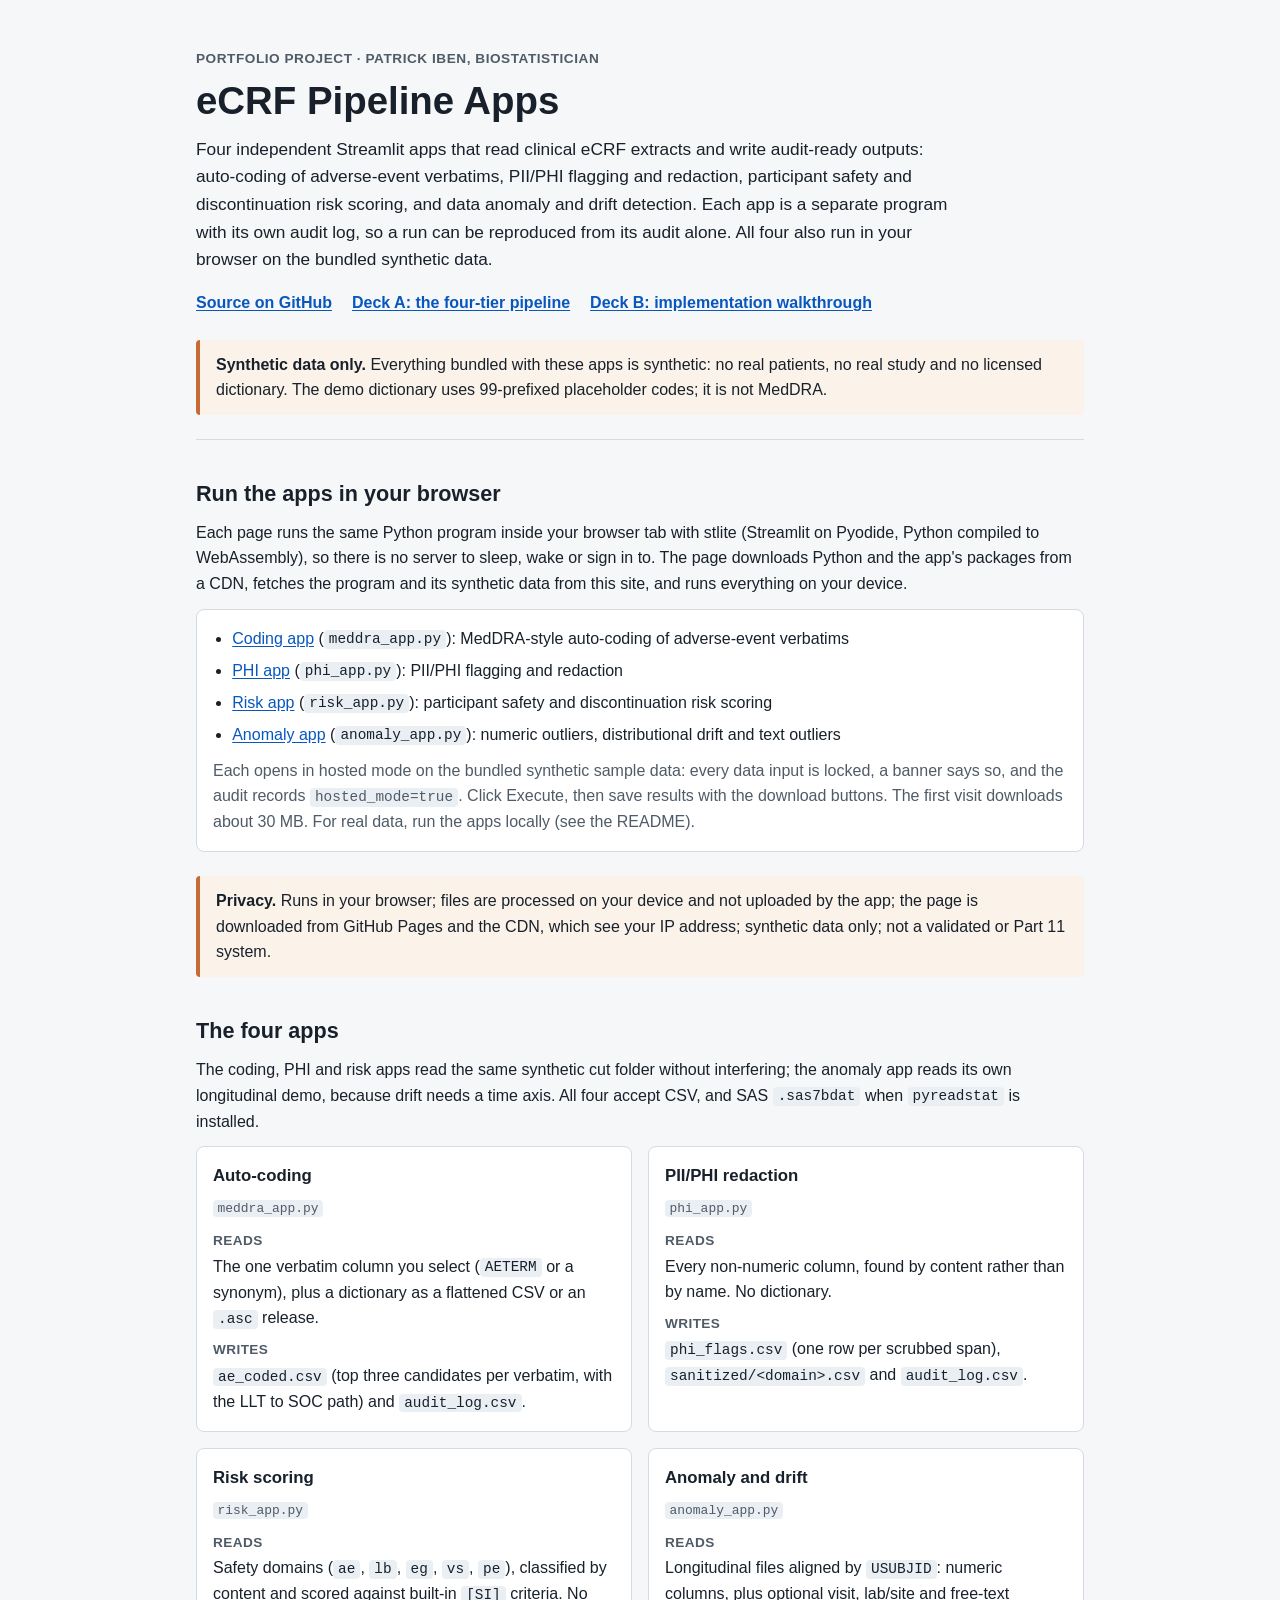
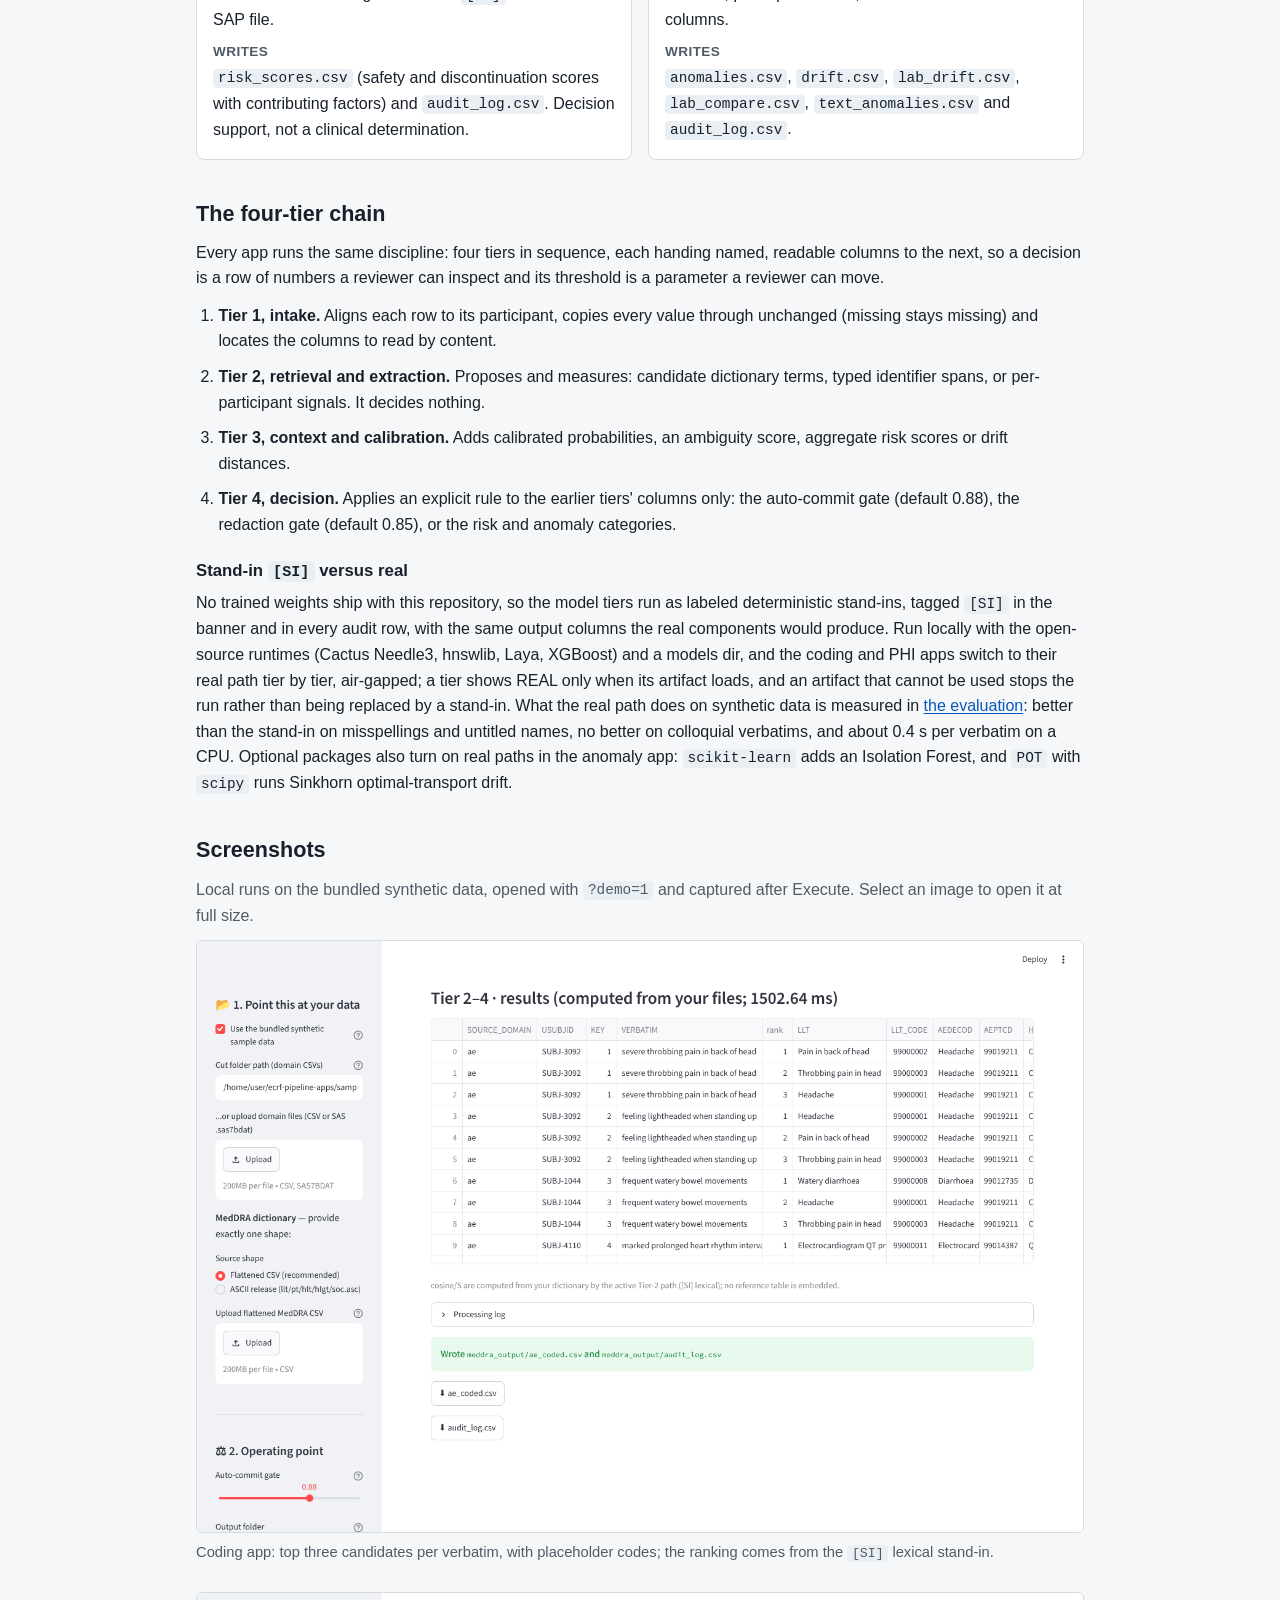
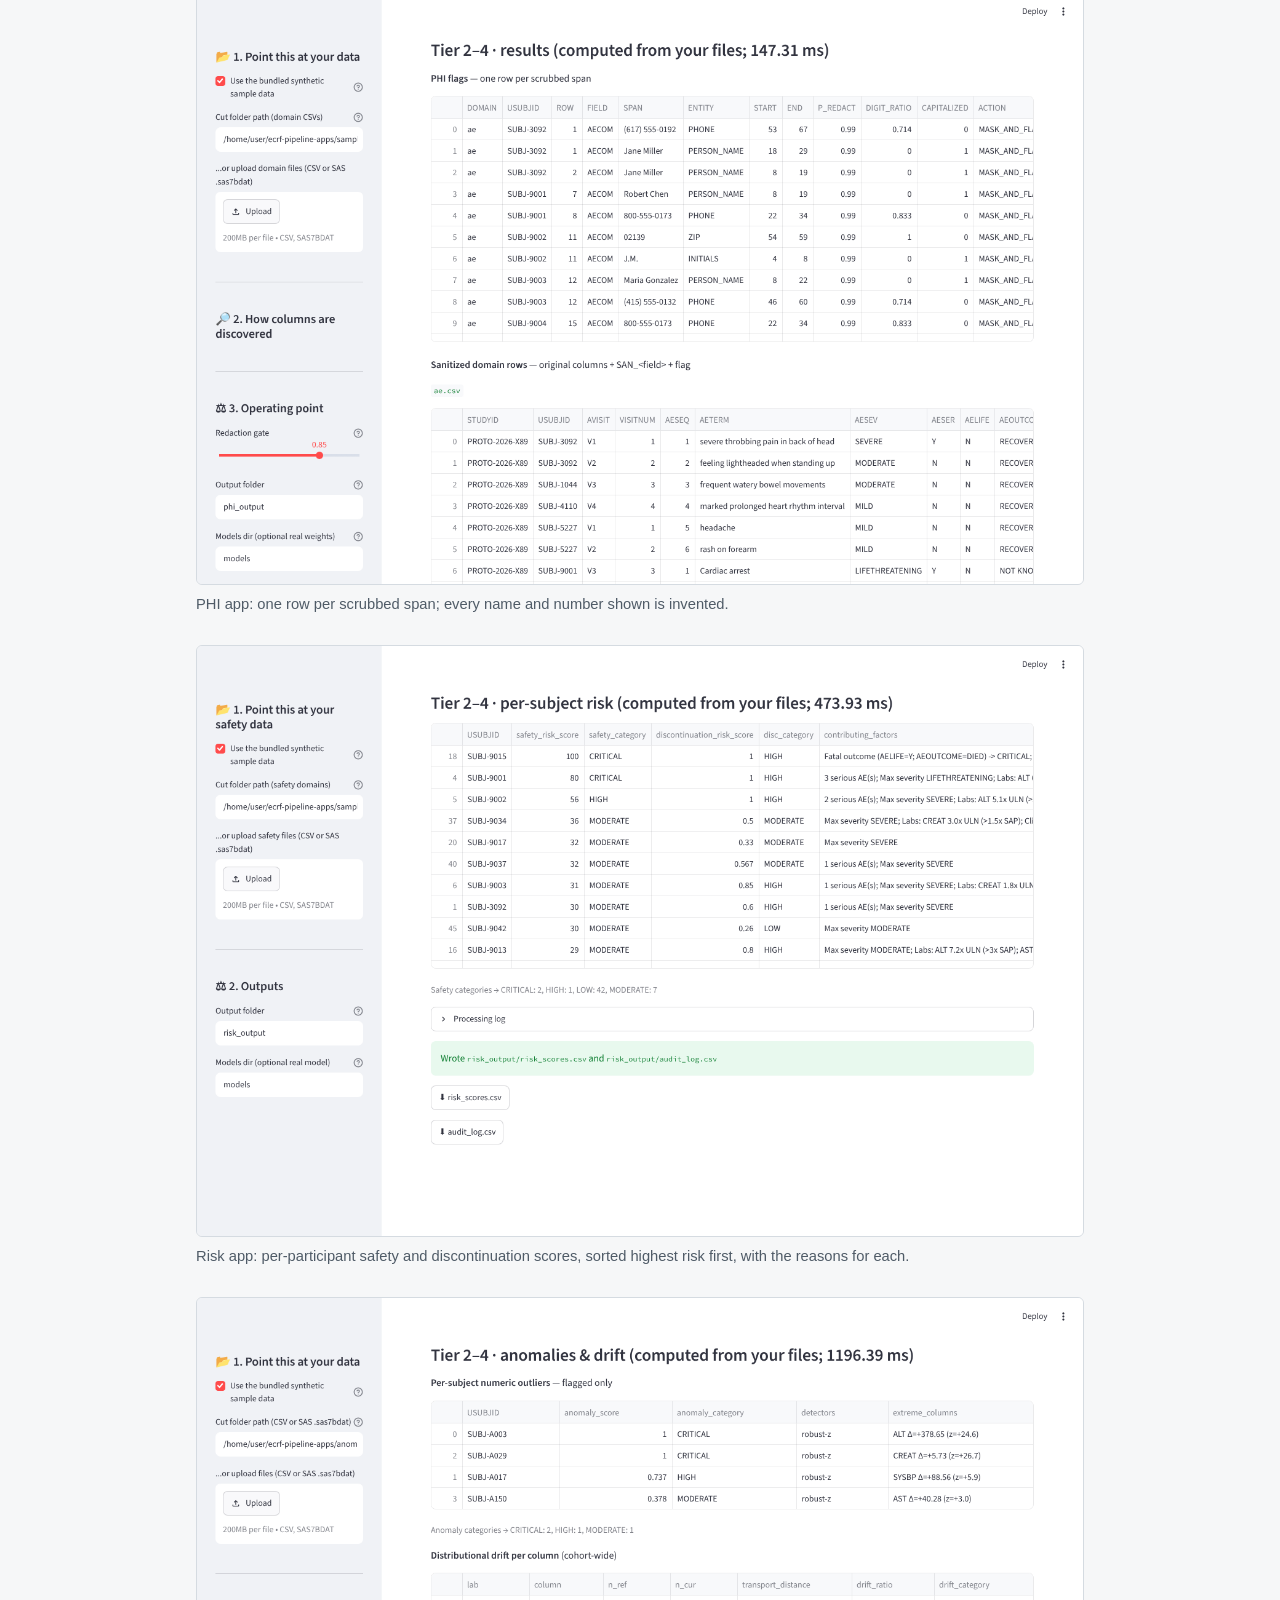
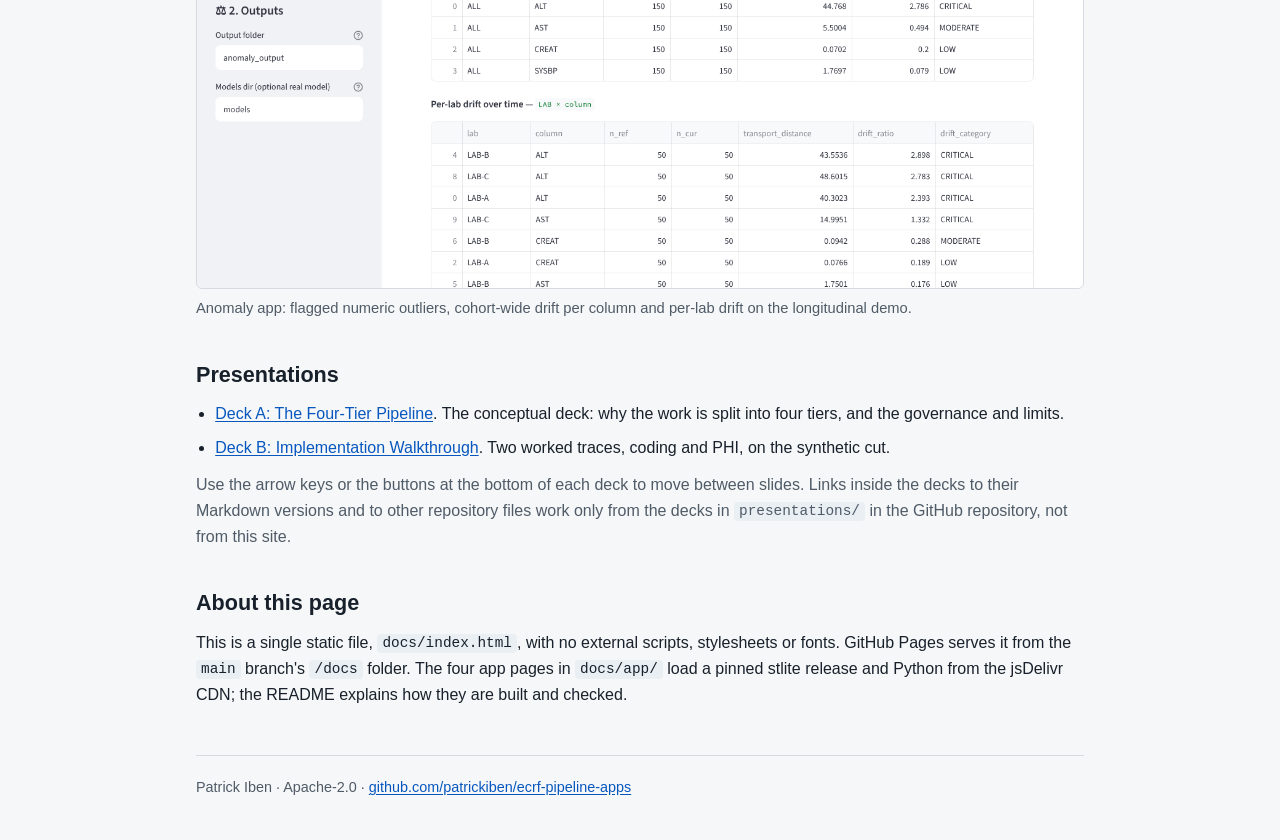
==== docs/index.html @ 55f0819f "Say participant, not subject; use American spelling Public prose and the text the apps show now say " ====
<!DOCTYPE html>
<html lang="en">
<head>
<meta charset="utf-8">
<meta name="viewport" content="width=device-width, initial-scale=1">
<title>eCRF Pipeline Apps</title>
<meta name="description" content="Four independent Streamlit apps for synthetic clinical eCRF extracts, runnable in the browser: auto-coding, PII/PHI redaction, risk scoring, and anomaly and drift detection.">
<meta name="color-scheme" content="light dark">
<!-- One self-contained page for GitHub Pages (served from the main branch, /docs). Inline CSS only:
     no external scripts, stylesheets, fonts or images (QC check D2 enforces this). -->
<style>
:root {
  --bg:#F6F7F8; --surface:#FFFFFF; --text:#18212B; --muted:#4F5B67; --line:#D5DBE1;
  --accent:#0757BF; --accent-soft:#E7EFFA; --note-bg:#FBF3E9; --note-line:#C66A36; --code-bg:#EAEFF4;
}
@media (prefers-color-scheme: dark) {
  :root {
    --bg:#12171D; --surface:#1A2129; --text:#E6EAEE; --muted:#A9B3BD; --line:#323C47;
    --accent:#7DB5FF; --accent-soft:#1E2B3B; --note-bg:#2A2119; --note-line:#E0935F; --code-bg:#24303C;
  }
}
* { box-sizing:border-box; }
html { -webkit-text-size-adjust:100%; }
body { margin:0; background:var(--bg); color:var(--text);
  font-family:-apple-system,BlinkMacSystemFont,"Segoe UI","Helvetica Neue",Helvetica,Arial,sans-serif;
  font-size:1rem; line-height:1.6; }
.wrap { max-width:920px; margin:0 auto; padding:0 16px; }
header.site { padding:48px 0 24px; border-bottom:1px solid var(--line); }
.kicker { margin:0 0 8px; color:var(--muted); font-size:.85rem; font-weight:600; letter-spacing:.04em; text-transform:uppercase; }
h1 { margin:0 0 12px; font-size:clamp(1.8rem, 5vw, 2.4rem); line-height:1.2; }
h2 { margin:40px 0 12px; font-size:1.35rem; line-height:1.3; }
h3 { margin:0 0 6px; font-size:1.05rem; }
p { margin:0 0 12px; }
.lede { font-size:1.08rem; max-width:44em; }
a { color:var(--accent); text-underline-offset:2px; }
a:focus-visible { outline:2px solid var(--accent); outline-offset:2px; border-radius:2px; }
code { font-family:ui-monospace,"SF Mono",Menlo,Consolas,monospace; font-size:.9em; background:var(--code-bg);
  padding:.1em .35em; border-radius:4px; overflow-wrap:anywhere; }
.links { display:flex; flex-wrap:wrap; gap:8px 20px; margin:16px 0 0; padding:0; list-style:none; }
.links a { font-weight:600; }
.note { margin:24px 0 0; padding:12px 16px; background:var(--note-bg); border-left:4px solid var(--note-line); border-radius:4px; }
.note p:last-child { margin-bottom:0; }
.grid { display:grid; grid-template-columns:repeat(2, minmax(0, 1fr)); gap:16px; }
@media (max-width:640px) { .grid { grid-template-columns:minmax(0, 1fr); } }
.card { background:var(--surface); border:1px solid var(--line); border-radius:8px; padding:16px; min-width:0; }
.card .file { margin:0 0 10px; color:var(--muted); font-size:.9rem; }
.card dl { margin:0; }
.card dt { font-weight:600; font-size:.85rem; color:var(--muted); text-transform:uppercase; letter-spacing:.03em; margin-top:8px; }
.card dd { margin:2px 0 0; }
ol.tiers { margin:0; padding-left:1.4em; }
ol.tiers li { margin:0 0 10px; }
.demolinks { background:var(--surface); border:1px solid var(--line); border-radius:8px; padding:16px; }
.demolinks ul { margin:0; padding-left:1.2em; }
.demolinks li { margin:0 0 6px; }
figure { margin:0 0 28px; }
figure a { display:block; }
figure img { display:block; width:100%; height:auto; border:1px solid var(--line); border-radius:6px; background:#FFFFFF; }
figcaption { margin-top:8px; color:var(--muted); font-size:.92rem; }
ul.decks { margin:0; padding-left:1.2em; }
ul.decks li { margin:0 0 8px; }
.muted { color:var(--muted); }
footer.site { margin:48px 0 0; padding:20px 0 40px; border-top:1px solid var(--line); color:var(--muted); font-size:.9rem; }
@media (max-width:480px) {
  header.site { padding-top:32px; }
  h2 { margin-top:32px; }
}
</style>
</head>
<body>
<div class="wrap">

<header class="site">
  <p class="kicker">Portfolio project &middot; Patrick Iben, biostatistician</p>
  <h1>eCRF Pipeline Apps</h1>
  <p class="lede">Four independent Streamlit apps that read clinical eCRF extracts and write audit-ready outputs:
    auto-coding of adverse-event verbatims, PII/PHI flagging and redaction, participant safety and discontinuation
    risk scoring, and data anomaly and drift detection. Each app is a separate program with its own audit log, so a
    run can be reproduced from its audit alone. All four also run in your browser on the bundled synthetic data.</p>
  <ul class="links">
    <li><a href="https://github.com/patrickiben/ecrf-pipeline-apps">Source on GitHub</a></li>
    <li><a href="deck_a_four_tier_pipeline.html">Deck A: the four-tier pipeline</a></li>
    <li><a href="deck_b_implementation_walkthrough.html">Deck B: implementation walkthrough</a></li>
  </ul>
  <div class="note" role="note">
    <p><strong>Synthetic data only.</strong> Everything bundled with these apps is synthetic: no real patients, no real
      study and no licensed dictionary. The demo dictionary uses 99-prefixed placeholder codes; it is not MedDRA.</p>
  </div>
</header>

<main>

<section aria-labelledby="demos">
  <h2 id="demos">Run the apps in your browser</h2>
  <p>Each page runs the same Python program inside your browser tab with stlite (Streamlit on Pyodide, Python compiled
    to WebAssembly), so there is no server to sleep, wake or sign in to. The page downloads Python and the app's
    packages from a CDN, fetches the program and its synthetic data from this site, and runs everything on your device.</p>
  <div class="demolinks">
    <ul>
      <li><a href="app/meddra.html">Coding app</a> (<code>meddra_app.py</code>): MedDRA-style auto-coding of adverse-event verbatims</li>
      <li><a href="app/phi.html">PHI app</a> (<code>phi_app.py</code>): PII/PHI flagging and redaction</li>
      <li><a href="app/risk.html">Risk app</a> (<code>risk_app.py</code>): participant safety and discontinuation risk scoring</li>
      <li><a href="app/anomaly.html">Anomaly app</a> (<code>anomaly_app.py</code>): numeric outliers, distributional drift and text outliers</li>
    </ul>
    <p class="muted" style="margin:10px 0 0">Each opens in hosted mode on the bundled synthetic sample data: every data
      input is locked, a banner says so, and the audit records <code>hosted_mode=true</code>. Click Execute, then save
      results with the download buttons. The first visit downloads about 30 MB. For real data, run the apps locally (see
      the README).</p>
  </div>
  <div class="note" role="note">
    <p><strong>Privacy.</strong> Runs in your browser; files are processed on your device and not uploaded by the app;
      the page is downloaded from GitHub Pages and the CDN, which see your IP address; synthetic data only; not a
      validated or Part 11 system.</p>
  </div>
</section>

<section aria-labelledby="apps">
  <h2 id="apps">The four apps</h2>
  <p>The coding, PHI and risk apps read the same synthetic cut folder without interfering; the anomaly app reads its
    own longitudinal demo, because drift needs a time axis. All four accept CSV, and SAS <code>.sas7bdat</code> when
    <code>pyreadstat</code> is installed.</p>
  <div class="grid">
    <article class="card">
      <h3>Auto-coding</h3>
      <p class="file"><code>meddra_app.py</code></p>
      <dl>
        <dt>Reads</dt><dd>The one verbatim column you select (<code>AETERM</code> or a synonym), plus a dictionary as a flattened CSV or an <code>.asc</code> release.</dd>
        <dt>Writes</dt><dd><code>ae_coded.csv</code> (top three candidates per verbatim, with the LLT to SOC path) and <code>audit_log.csv</code>.</dd>
      </dl>
    </article>
    <article class="card">
      <h3>PII/PHI redaction</h3>
      <p class="file"><code>phi_app.py</code></p>
      <dl>
        <dt>Reads</dt><dd>Every non-numeric column, found by content rather than by name. No dictionary.</dd>
        <dt>Writes</dt><dd><code>phi_flags.csv</code> (one row per scrubbed span), <code>sanitized/&lt;domain&gt;.csv</code> and <code>audit_log.csv</code>.</dd>
      </dl>
    </article>
    <article class="card">
      <h3>Risk scoring</h3>
      <p class="file"><code>risk_app.py</code></p>
      <dl>
        <dt>Reads</dt><dd>Safety domains (<code>ae</code>, <code>lb</code>, <code>eg</code>, <code>vs</code>, <code>pe</code>), classified by content and scored against built-in <code>[SI]</code> criteria. No SAP file.</dd>
        <dt>Writes</dt><dd><code>risk_scores.csv</code> (safety and discontinuation scores with contributing factors) and <code>audit_log.csv</code>. Decision support, not a clinical determination.</dd>
      </dl>
    </article>
    <article class="card">
      <h3>Anomaly and drift</h3>
      <p class="file"><code>anomaly_app.py</code></p>
      <dl>
        <dt>Reads</dt><dd>Longitudinal files aligned by <code>USUBJID</code>: numeric columns, plus optional visit, lab/site and free-text columns.</dd>
        <dt>Writes</dt><dd><code>anomalies.csv</code>, <code>drift.csv</code>, <code>lab_drift.csv</code>, <code>lab_compare.csv</code>, <code>text_anomalies.csv</code> and <code>audit_log.csv</code>.</dd>
      </dl>
    </article>
  </div>
</section>

<section aria-labelledby="tiers">
  <h2 id="tiers">The four-tier chain</h2>
  <p>Every app runs the same discipline: four tiers in sequence, each handing named, readable columns to the next, so
    a decision is a row of numbers a reviewer can inspect and its threshold is a parameter a reviewer can move.</p>
  <ol class="tiers">
    <li><strong>Tier 1, intake.</strong> Aligns each row to its participant, copies every value through unchanged (missing stays missing) and locates the columns to read by content.</li>
    <li><strong>Tier 2, retrieval and extraction.</strong> Proposes and measures: candidate dictionary terms, typed identifier spans, or per-participant signals. It decides nothing.</li>
    <li><strong>Tier 3, context and calibration.</strong> Adds calibrated probabilities, an ambiguity score, aggregate risk scores or drift distances.</li>
    <li><strong>Tier 4, decision.</strong> Applies an explicit rule to the earlier tiers' columns only: the auto-commit gate (default 0.88), the redaction gate (default 0.85), or the risk and anomaly categories.</li>
  </ol>
  <h3 style="margin-top:20px">Stand-in <code>[SI]</code> versus real</h3>
  <p>No trained weights ship with this repository, so the model tiers run as labeled deterministic stand-ins, tagged
    <code>[SI]</code> in the banner and in every audit row, with the same output columns the real components would
    produce. Run locally with the open-source runtimes (Cactus Needle3, hnswlib, Laya, XGBoost) and a models dir, and the
    coding and PHI apps switch to their real path tier by tier, air-gapped; a tier shows REAL only when its artifact loads,
    and an artifact that cannot be used stops the run rather than being replaced by a stand-in. What the real path does on
    synthetic data is measured in <a href="EVALUATION.md">the evaluation</a>: better than the stand-in on misspellings and
    untitled names, no better on colloquial verbatims, and about 0.4 s per verbatim on a CPU. Optional packages also turn on
    real paths in the anomaly app: <code>scikit-learn</code> adds an Isolation Forest, and
    <code>POT</code> with <code>scipy</code> runs Sinkhorn optimal-transport drift.</p>
</section>

<section aria-labelledby="shots">
  <h2 id="shots">Screenshots</h2>
  <p class="muted">Local runs on the bundled synthetic data, opened with <code>?demo=1</code> and captured after Execute. Select an image to open it at full size.</p>
  <figure>
    <a href="img/meddra_results.png"><img src="img/meddra_results.png" width="1440" height="960" loading="lazy"
         alt="Coding app results table: each adverse-event verbatim with its top three candidate terms, ranks and 99-prefixed placeholder codes, followed by the success message and download buttons."></a>
    <figcaption>Coding app: top three candidates per verbatim, with placeholder codes; the ranking comes from the <code>[SI]</code> lexical stand-in.</figcaption>
  </figure>
  <figure>
    <a href="img/phi_results.png"><img src="img/phi_results.png" width="1440" height="960" loading="lazy"
         alt="PHI app results: a table of flagged spans such as invented phone numbers, names, a ZIP code and initials, each with its entity type, offsets, redaction probability and action, above the sanitized domain rows."></a>
    <figcaption>PHI app: one row per scrubbed span; every name and number shown is invented.</figcaption>
  </figure>
  <figure>
    <a href="img/risk_results.png"><img src="img/risk_results.png" width="1440" height="960" loading="lazy"
         alt="Risk app results: per-participant safety and discontinuation scores and categories with contributing factors, the fatal participant pinned to the top, and a category summary."></a>
    <figcaption>Risk app: per-participant safety and discontinuation scores, sorted highest risk first, with the reasons for each.</figcaption>
  </figure>
  <figure>
    <a href="img/anomaly_results.png"><img src="img/anomaly_results.png" width="1440" height="960" loading="lazy"
         alt="Anomaly app results: flagged per-participant numeric outliers with their extreme columns, a cohort-wide drift table per column, and the start of the per-lab drift table."></a>
    <figcaption>Anomaly app: flagged numeric outliers, cohort-wide drift per column and per-lab drift on the longitudinal demo.</figcaption>
  </figure>
</section>

<section aria-labelledby="decks">
  <h2 id="decks">Presentations</h2>
  <ul class="decks">
    <li><a href="deck_a_four_tier_pipeline.html">Deck A: The Four-Tier Pipeline</a>. The conceptual deck: why the work is split into four tiers, and the governance and limits.</li>
    <li><a href="deck_b_implementation_walkthrough.html">Deck B: Implementation Walkthrough</a>. Two worked traces, coding and PHI, on the synthetic cut.</li>
  </ul>
  <p class="muted" style="margin-top:12px">Use the arrow keys or the buttons at the bottom of each deck to move between
    slides. Links inside the decks to their Markdown versions and to other repository files work only from the
    decks in <code>presentations/</code> in the GitHub repository, not from this site.</p>
</section>

<section aria-labelledby="about">
  <h2 id="about">About this page</h2>
  <p>This is a single static file, <code>docs/index.html</code>, with no external scripts, stylesheets or fonts. GitHub
    Pages serves it from the <code>main</code> branch's <code>/docs</code> folder. The four app pages in
    <code>docs/app/</code> load a pinned stlite release and Python from the jsDelivr CDN; the README explains how they
    are built and checked.</p>
</section>

</main>

<footer class="site">
  <p>Patrick Iben &middot; Apache-2.0 &middot; <a href="https://github.com/patrickiben/ecrf-pipeline-apps">github.com/patrickiben/ecrf-pipeline-apps</a></p>
</footer>

</div>
</body>
</html>
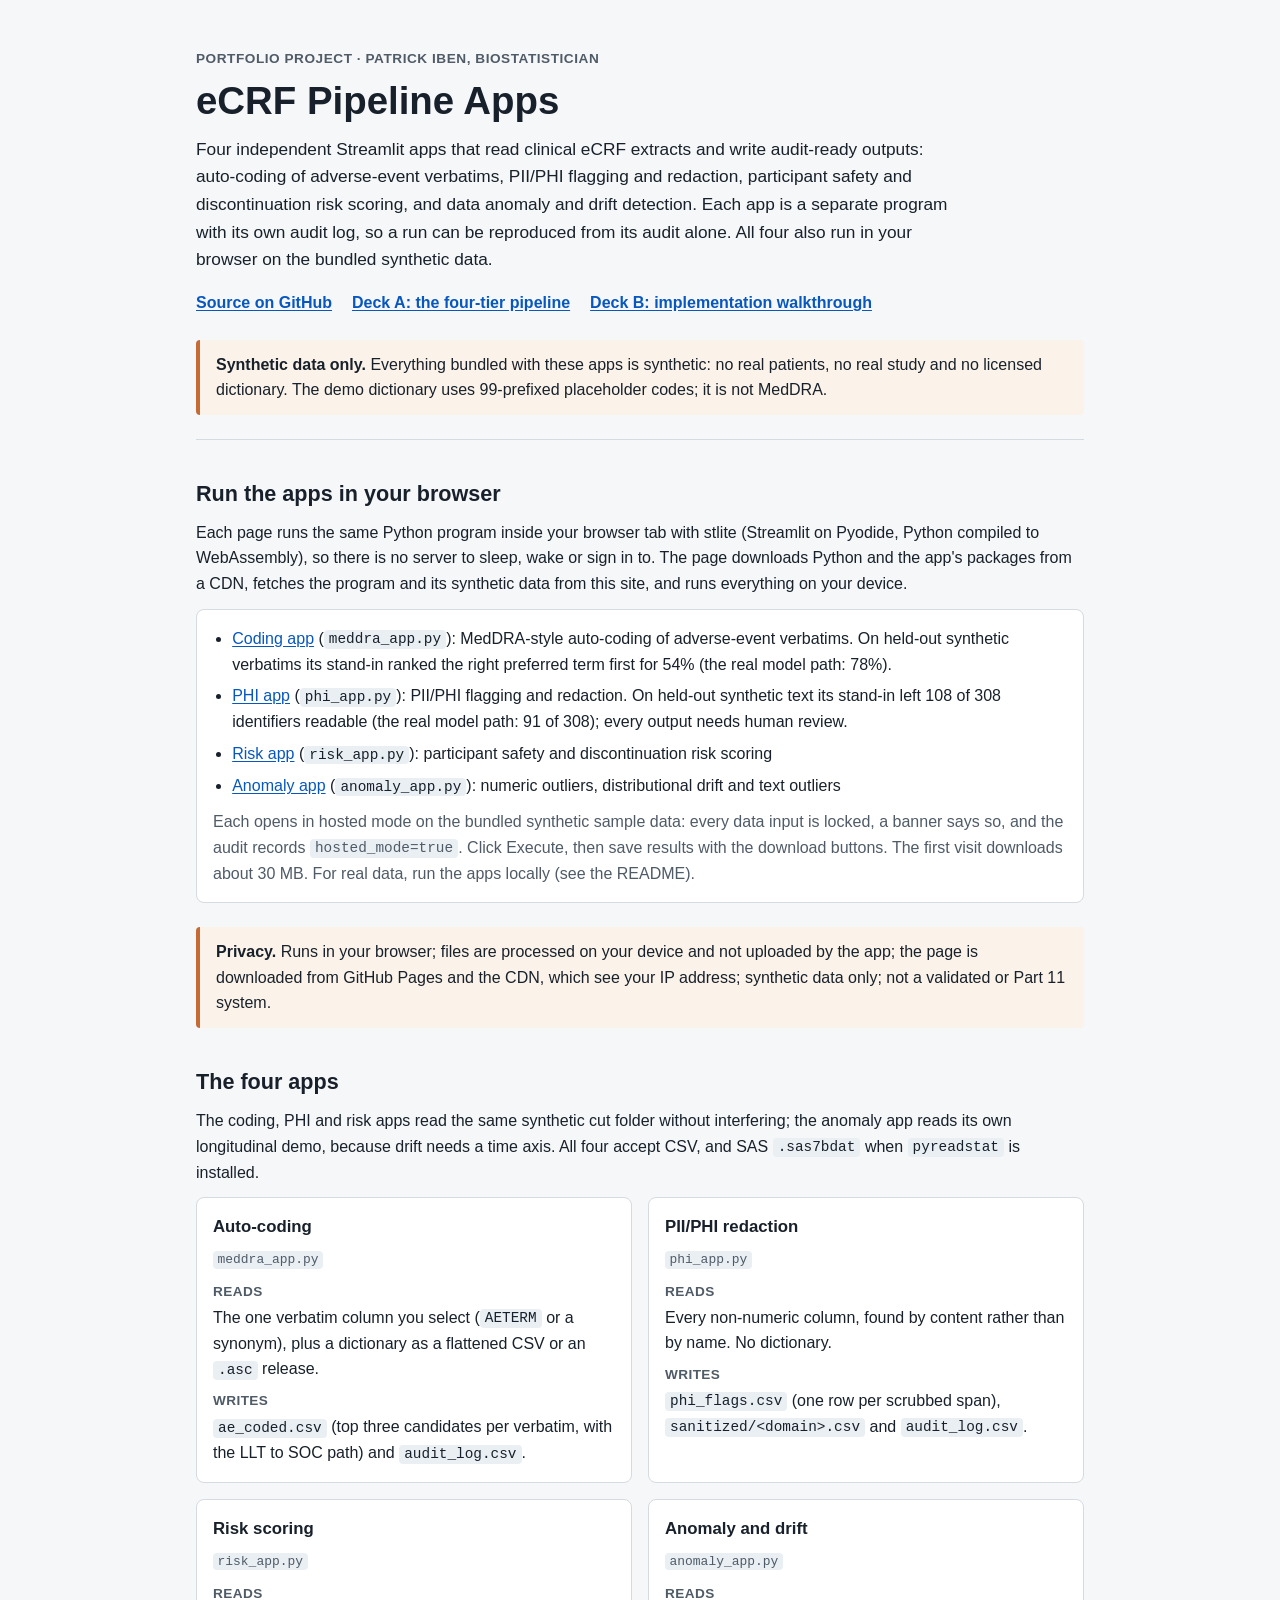
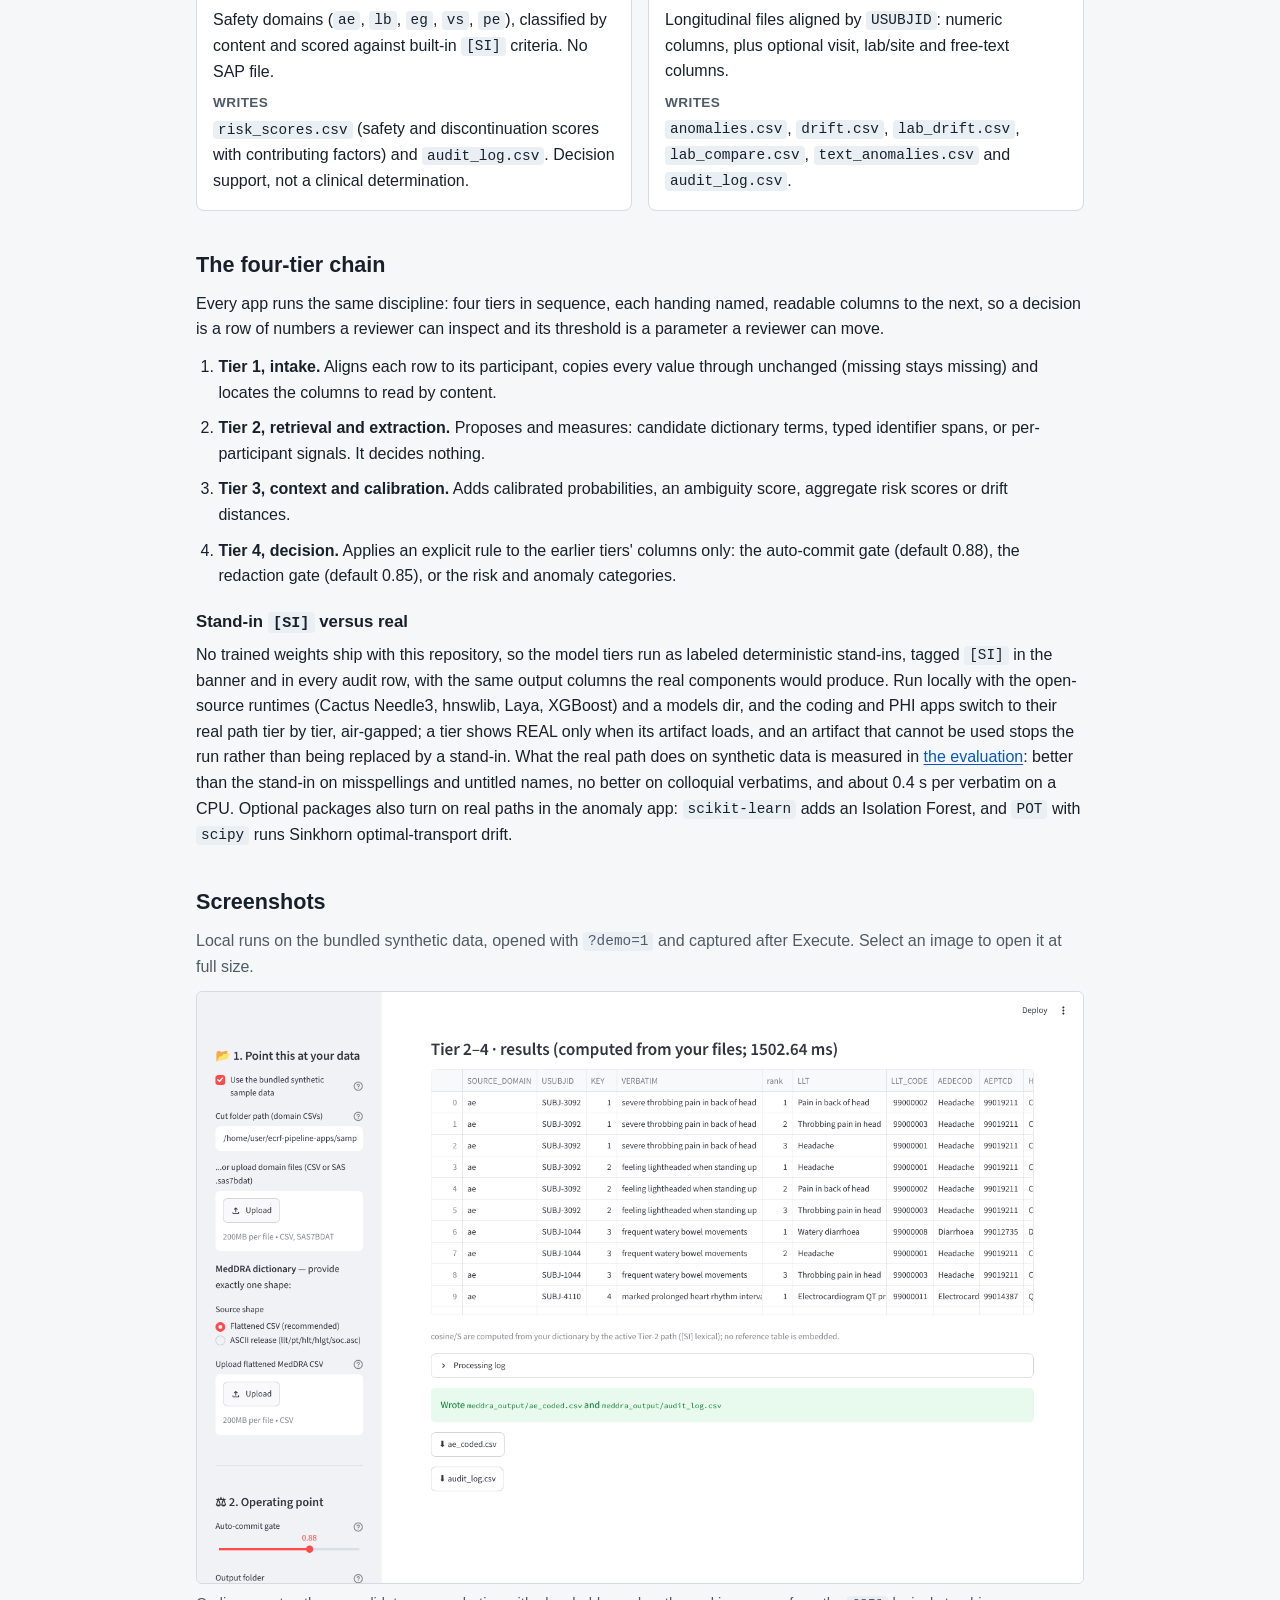
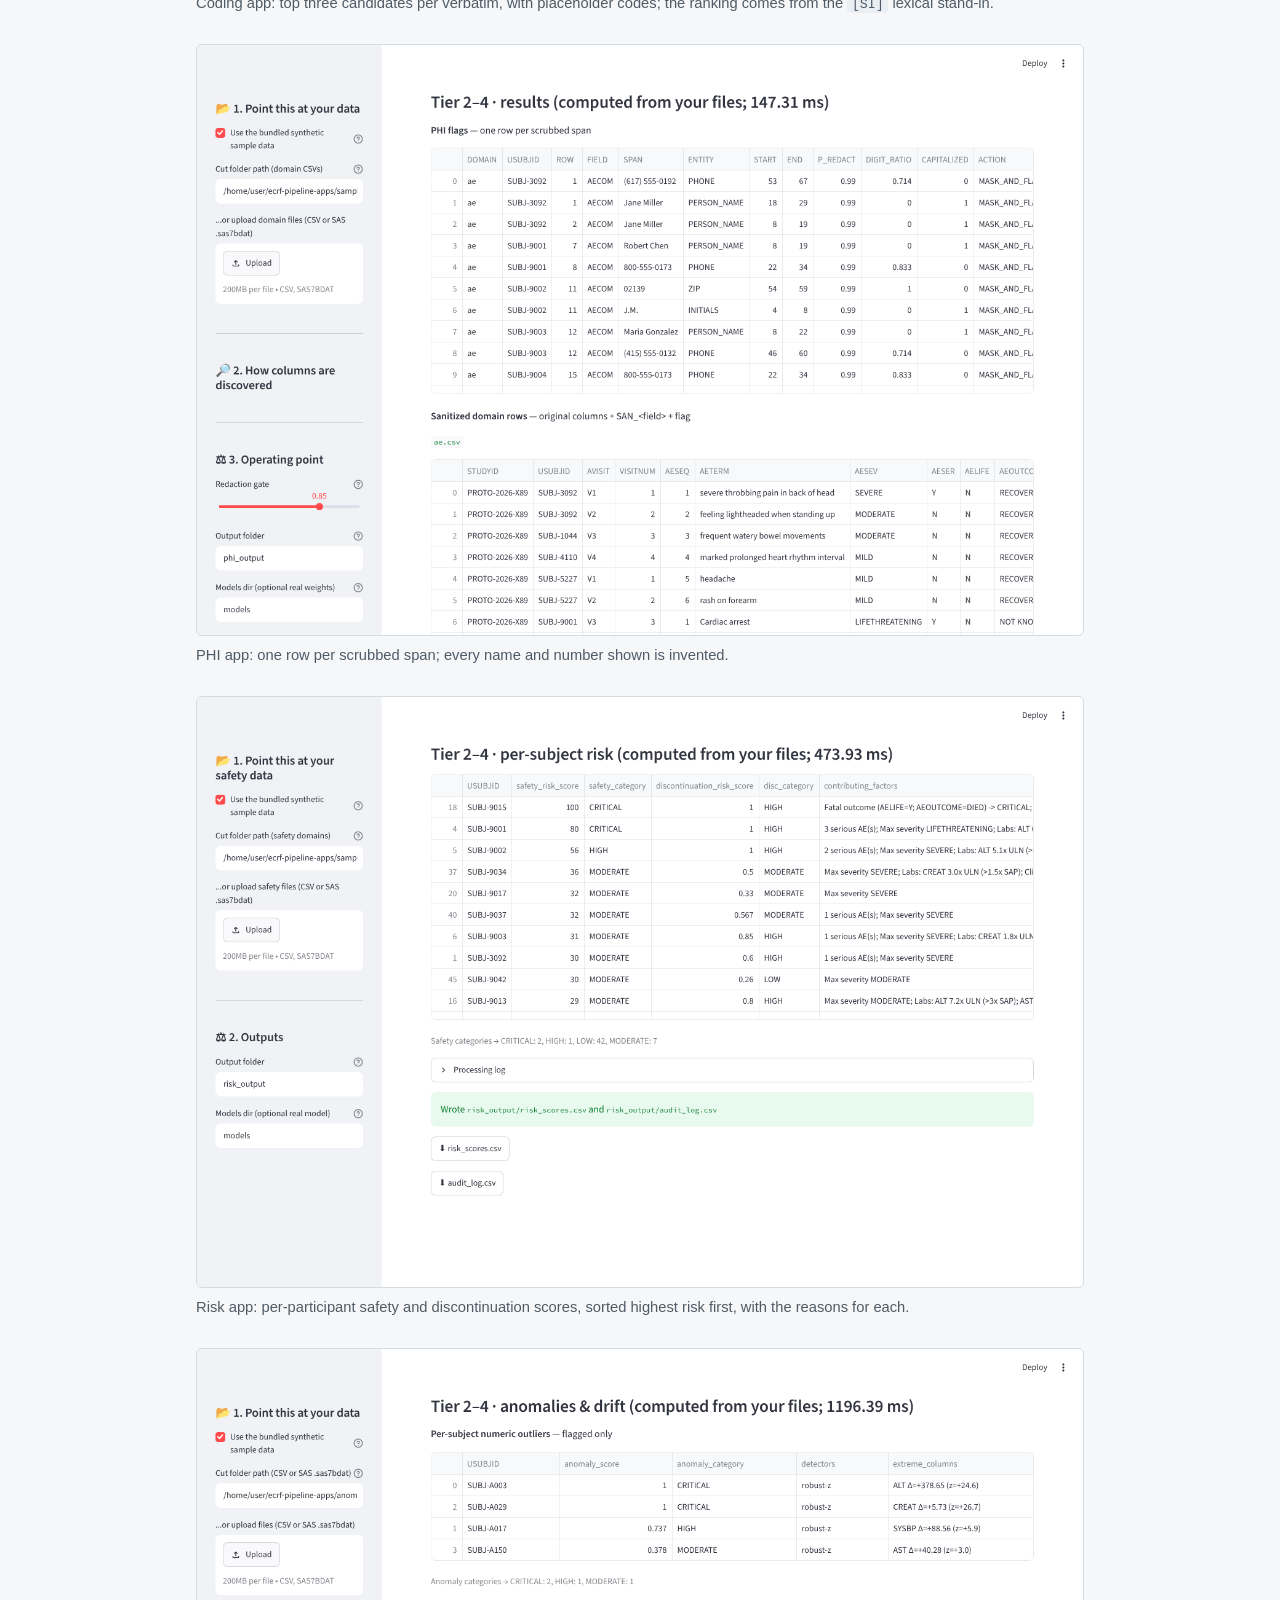
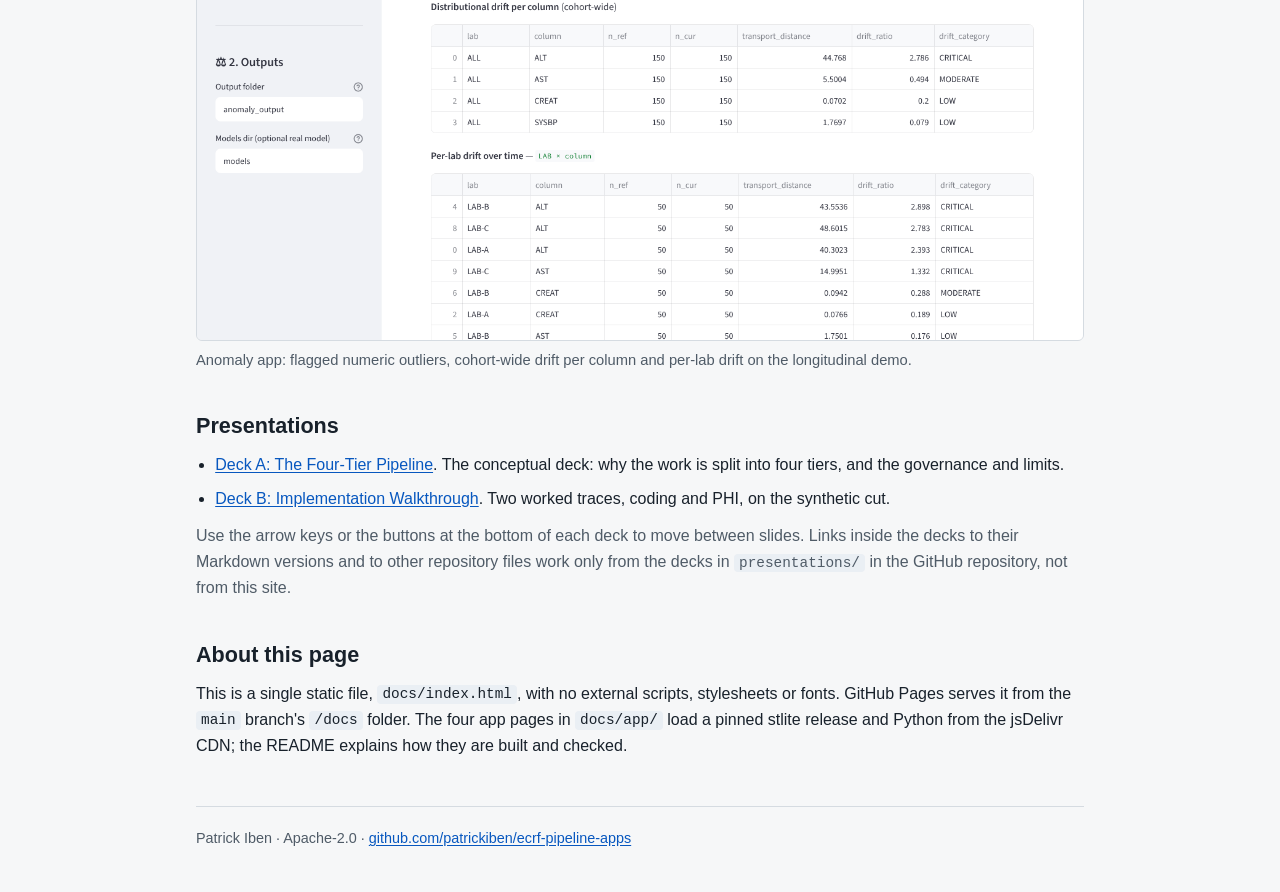
==== commit d59459f8: "Show each app's measured limits on its browser page Each in-browser page now carries a "Limits" line" ====
--- a/docs/index.html
+++ b/docs/index.html
@@ -96,8 +96,10 @@
     packages from a CDN, fetches the program and its synthetic data from this site, and runs everything on your device.</p>
   <div class="demolinks">
     <ul>
-      <li><a href="app/meddra.html">Coding app</a> (<code>meddra_app.py</code>): MedDRA-style auto-coding of adverse-event verbatims</li>
-      <li><a href="app/phi.html">PHI app</a> (<code>phi_app.py</code>): PII/PHI flagging and redaction</li>
+      <li><a href="app/meddra.html">Coding app</a> (<code>meddra_app.py</code>): MedDRA-style auto-coding of adverse-event verbatims.
+        On held-out synthetic verbatims its stand-in ranked the right preferred term first for 54% (the real model path: 78%).</li>
+      <li><a href="app/phi.html">PHI app</a> (<code>phi_app.py</code>): PII/PHI flagging and redaction.
+        On held-out synthetic text its stand-in left 108 of 308 identifiers readable (the real model path: 91 of 308); every output needs human review.</li>
       <li><a href="app/risk.html">Risk app</a> (<code>risk_app.py</code>): participant safety and discontinuation risk scoring</li>
       <li><a href="app/anomaly.html">Anomaly app</a> (<code>anomaly_app.py</code>): numeric outliers, distributional drift and text outliers</li>
     </ul>
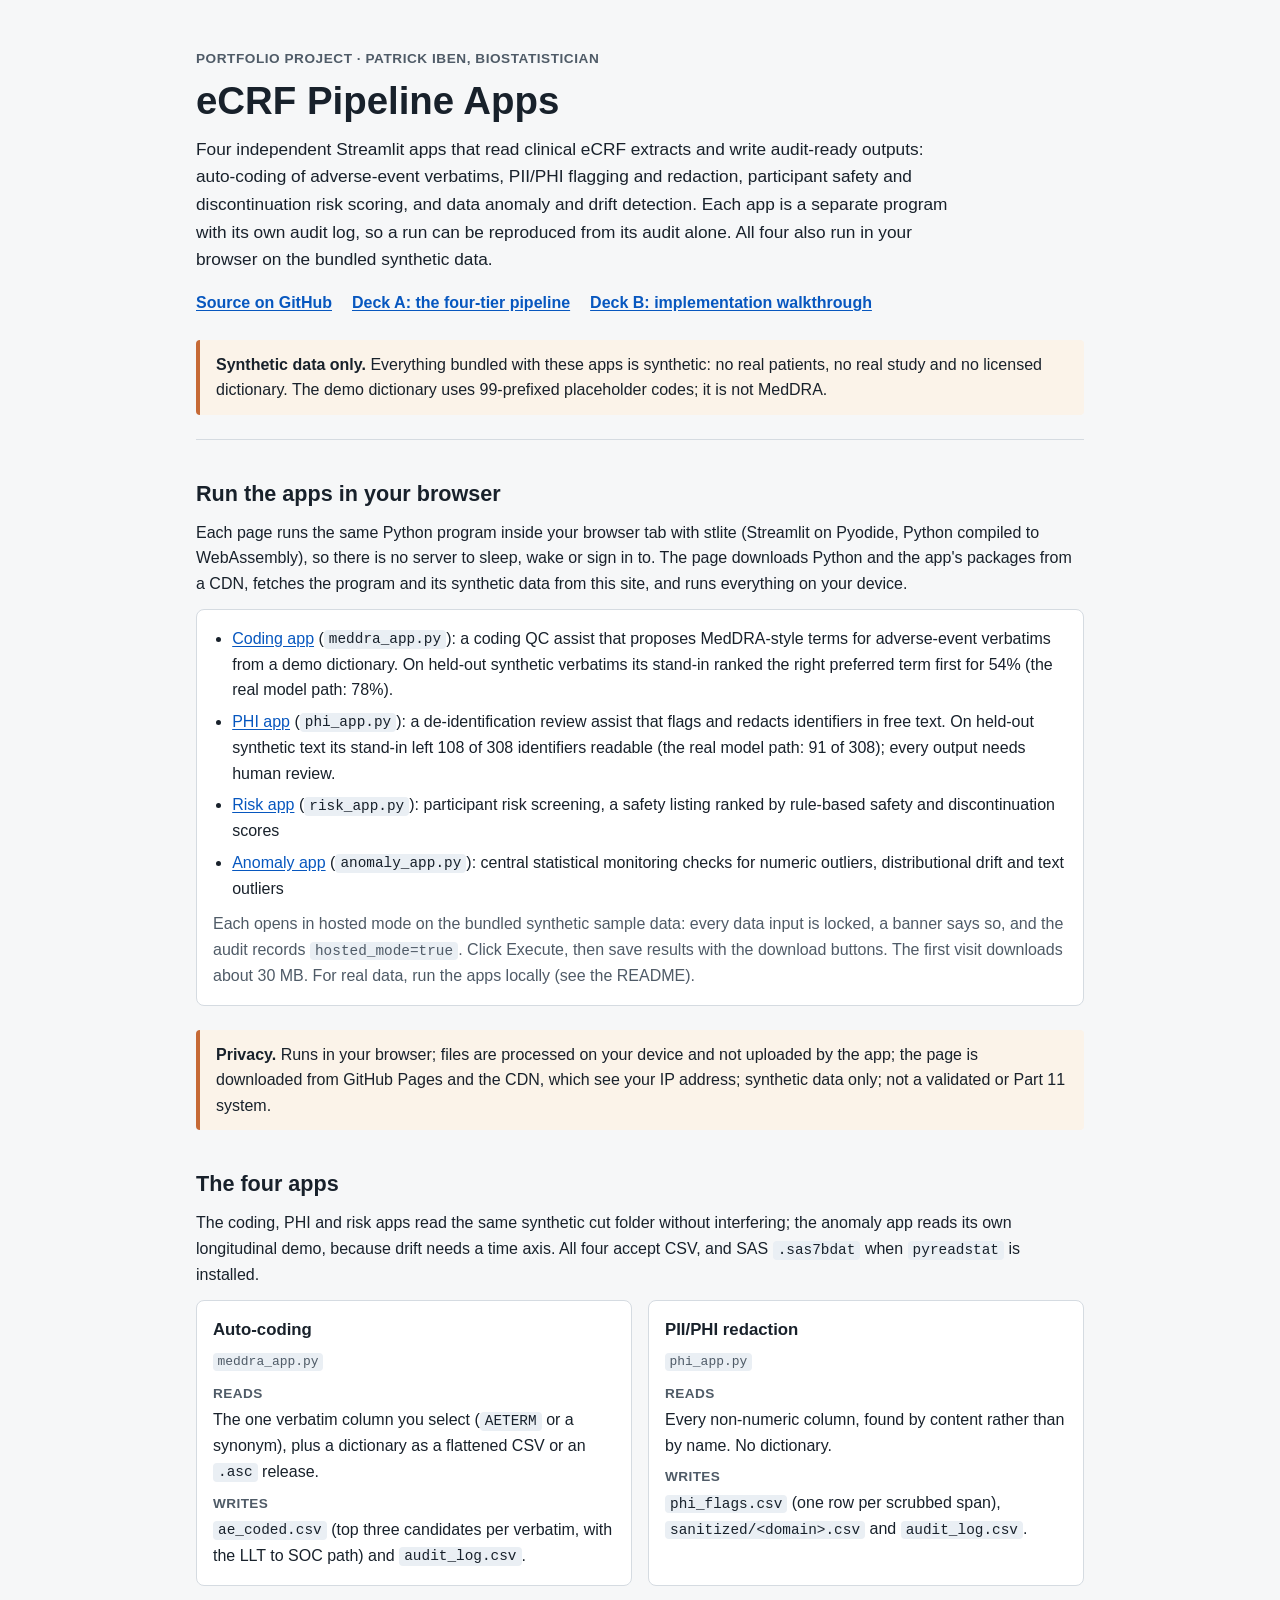
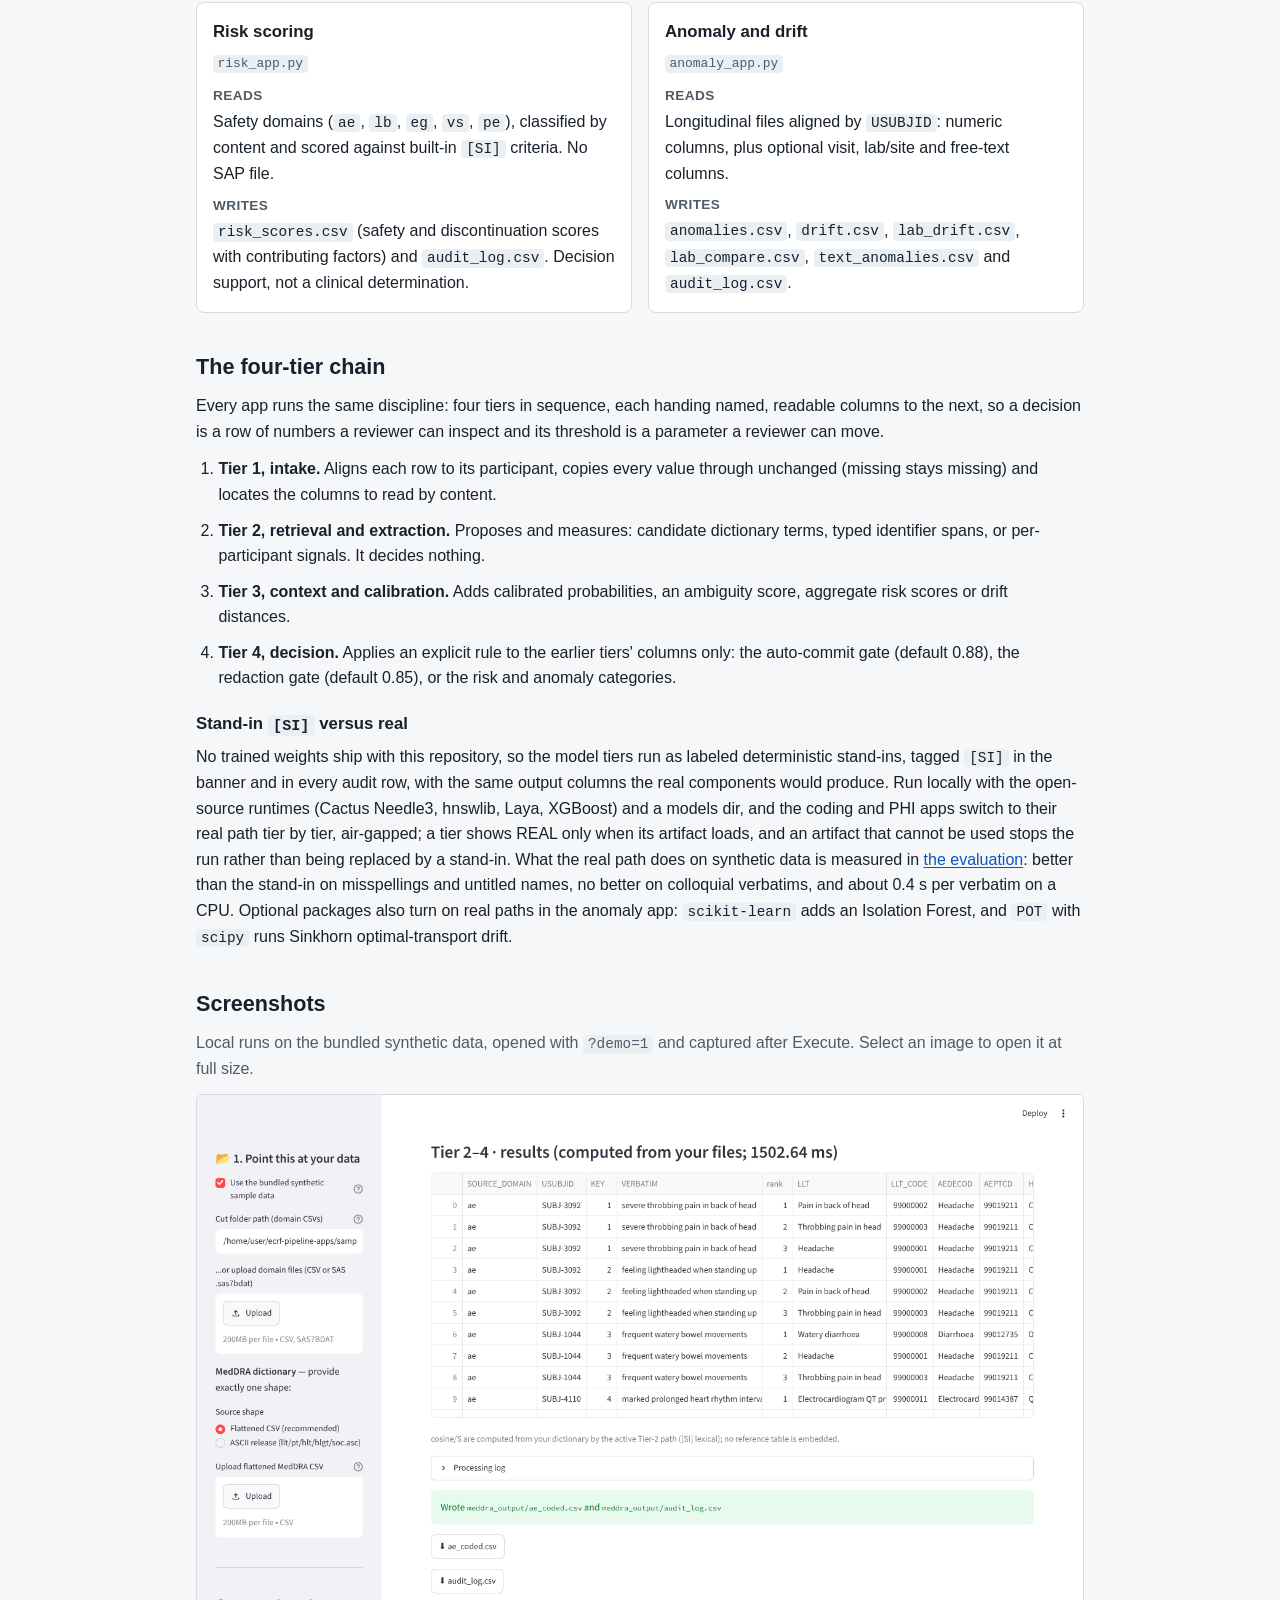
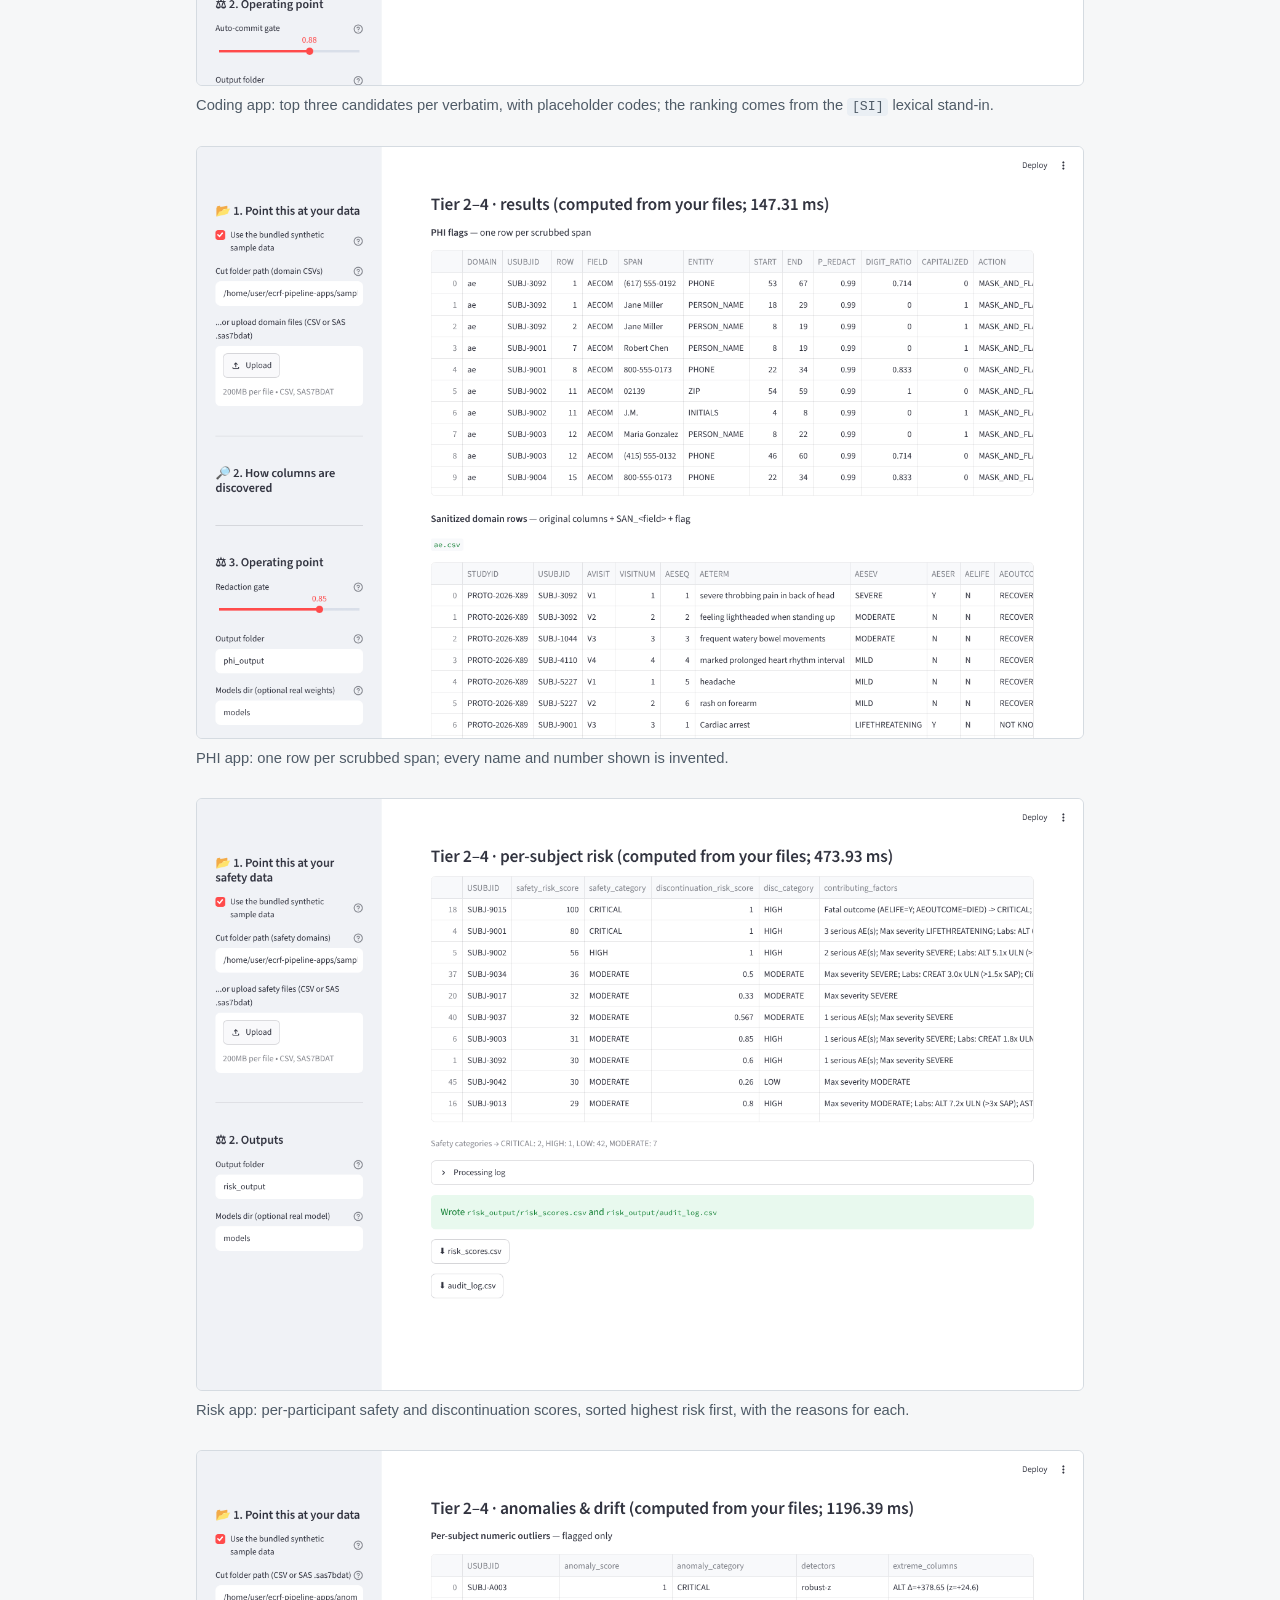
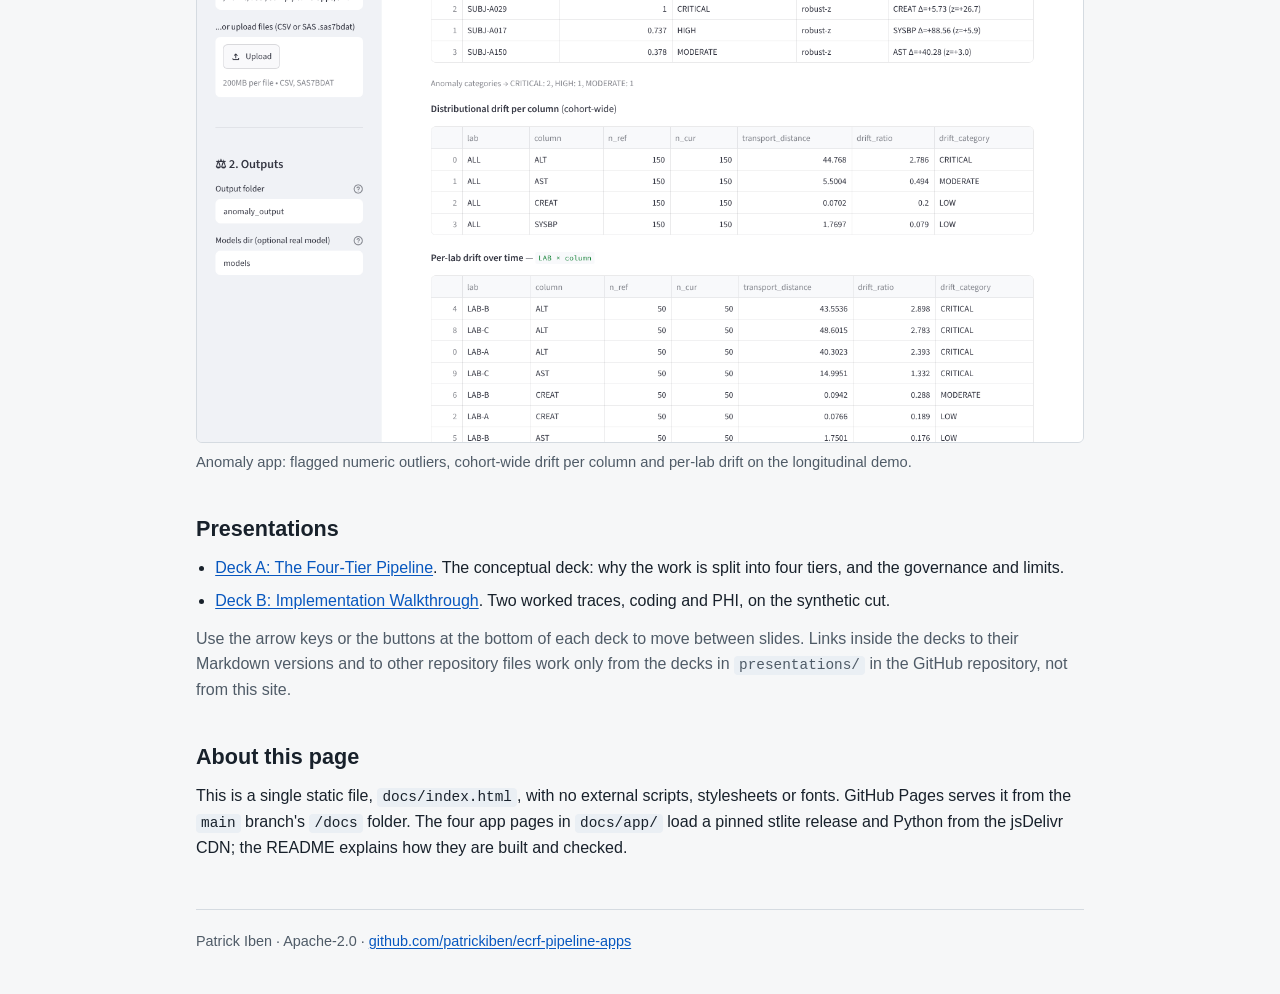
==== commit e3d77297: "Name the browser pages as the resume does; captions show what runs Page titles and descriptions now " ====
--- a/docs/index.html
+++ b/docs/index.html
@@ -96,12 +96,12 @@
     packages from a CDN, fetches the program and its synthetic data from this site, and runs everything on your device.</p>
   <div class="demolinks">
     <ul>
-      <li><a href="app/meddra.html">Coding app</a> (<code>meddra_app.py</code>): MedDRA-style auto-coding of adverse-event verbatims.
+      <li><a href="app/meddra.html">Coding app</a> (<code>meddra_app.py</code>): a coding QC assist that proposes MedDRA-style terms for adverse-event verbatims from a demo dictionary.
         On held-out synthetic verbatims its stand-in ranked the right preferred term first for 54% (the real model path: 78%).</li>
-      <li><a href="app/phi.html">PHI app</a> (<code>phi_app.py</code>): PII/PHI flagging and redaction.
+      <li><a href="app/phi.html">PHI app</a> (<code>phi_app.py</code>): a de-identification review assist that flags and redacts identifiers in free text.
         On held-out synthetic text its stand-in left 108 of 308 identifiers readable (the real model path: 91 of 308); every output needs human review.</li>
-      <li><a href="app/risk.html">Risk app</a> (<code>risk_app.py</code>): participant safety and discontinuation risk scoring</li>
-      <li><a href="app/anomaly.html">Anomaly app</a> (<code>anomaly_app.py</code>): numeric outliers, distributional drift and text outliers</li>
+      <li><a href="app/risk.html">Risk app</a> (<code>risk_app.py</code>): participant risk screening, a safety listing ranked by rule-based safety and discontinuation scores</li>
+      <li><a href="app/anomaly.html">Anomaly app</a> (<code>anomaly_app.py</code>): central statistical monitoring checks for numeric outliers, distributional drift and text outliers</li>
     </ul>
     <p class="muted" style="margin:10px 0 0">Each opens in hosted mode on the bundled synthetic sample data: every data
       input is locked, a banner says so, and the audit records <code>hosted_mode=true</code>. Click Execute, then save
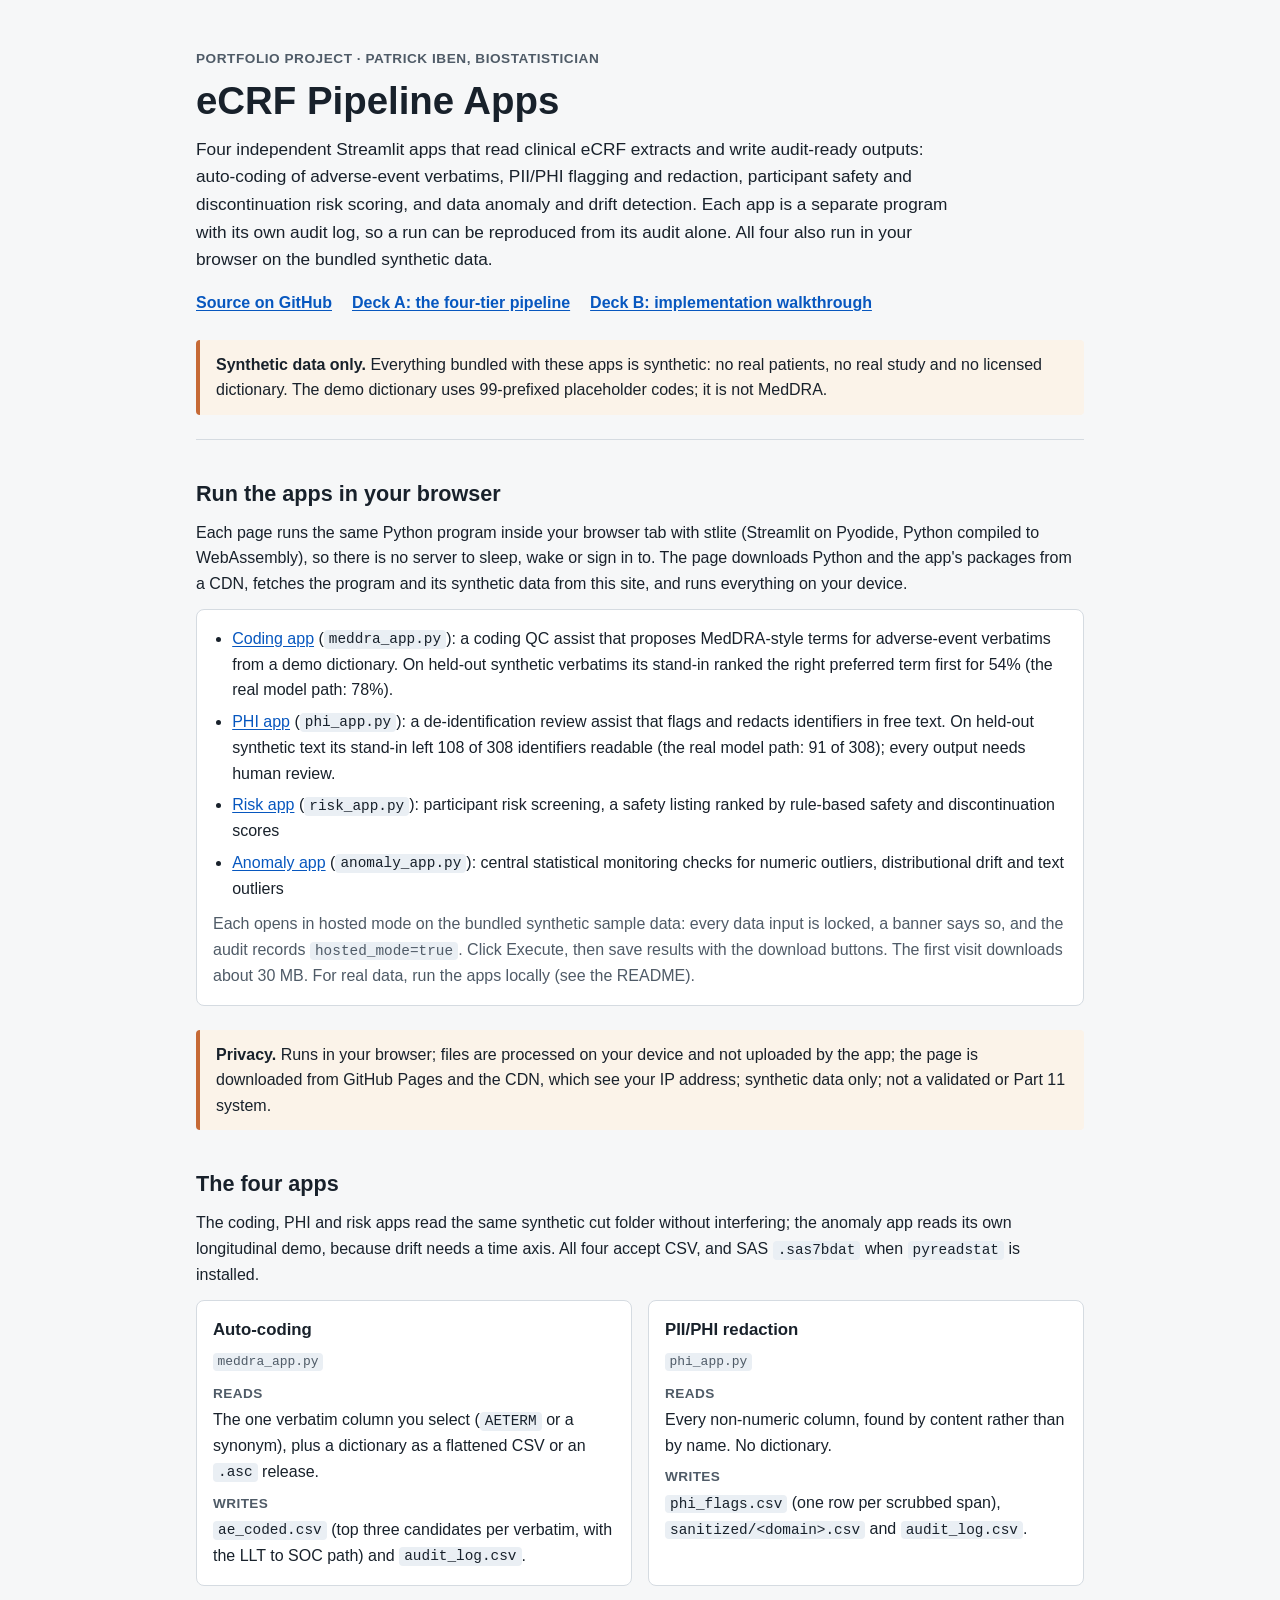
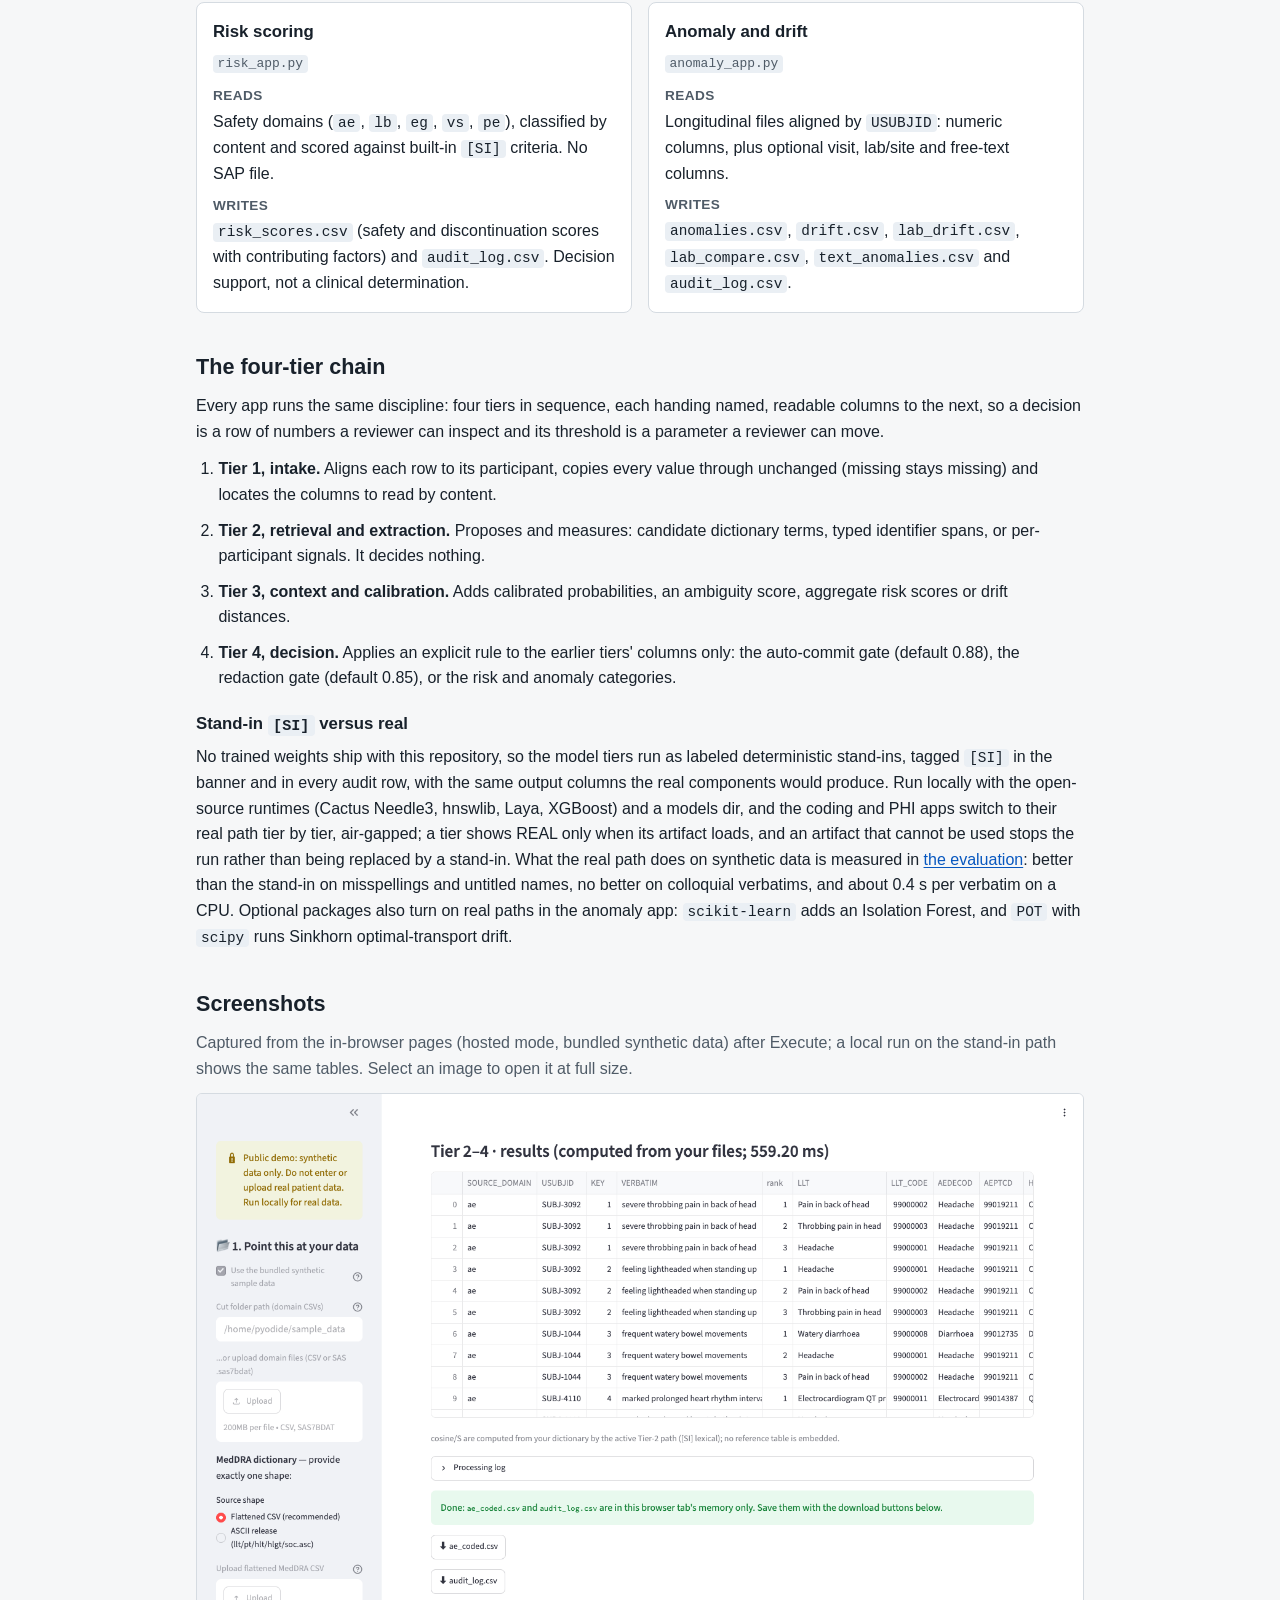
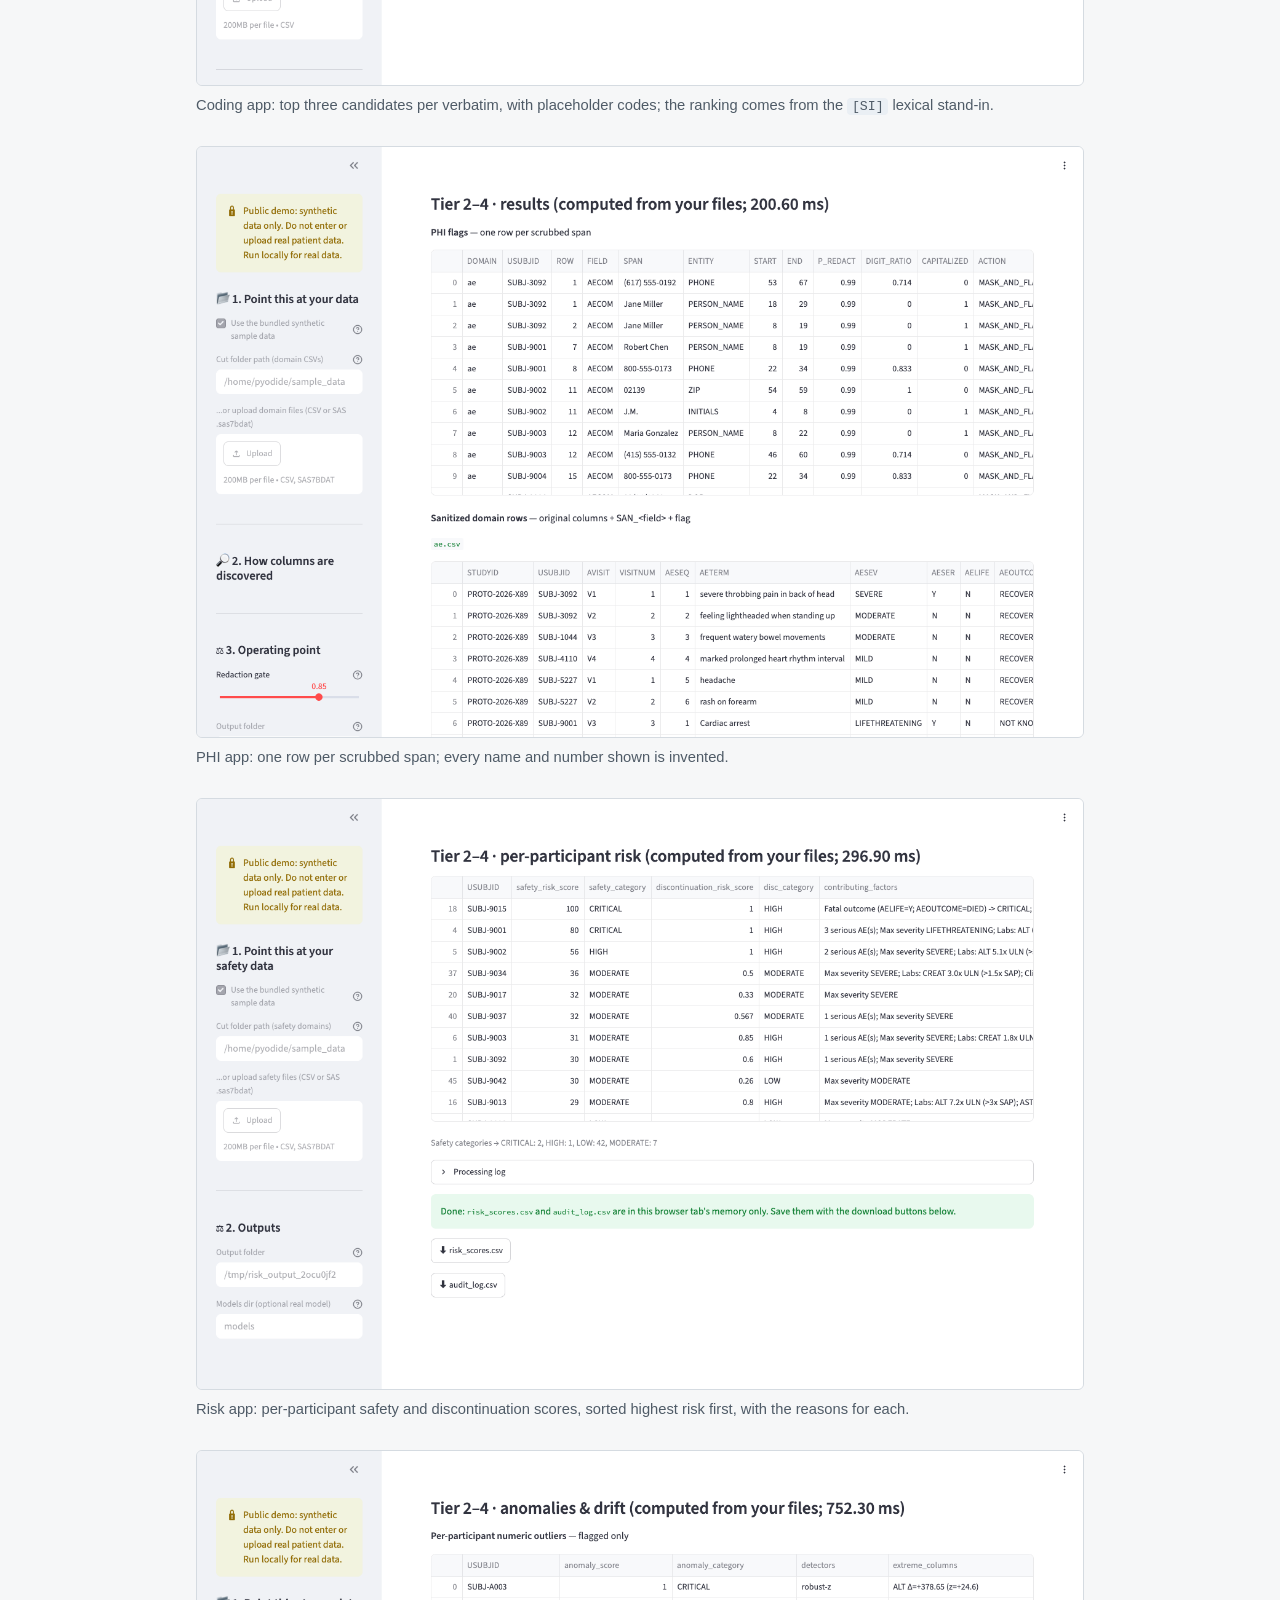
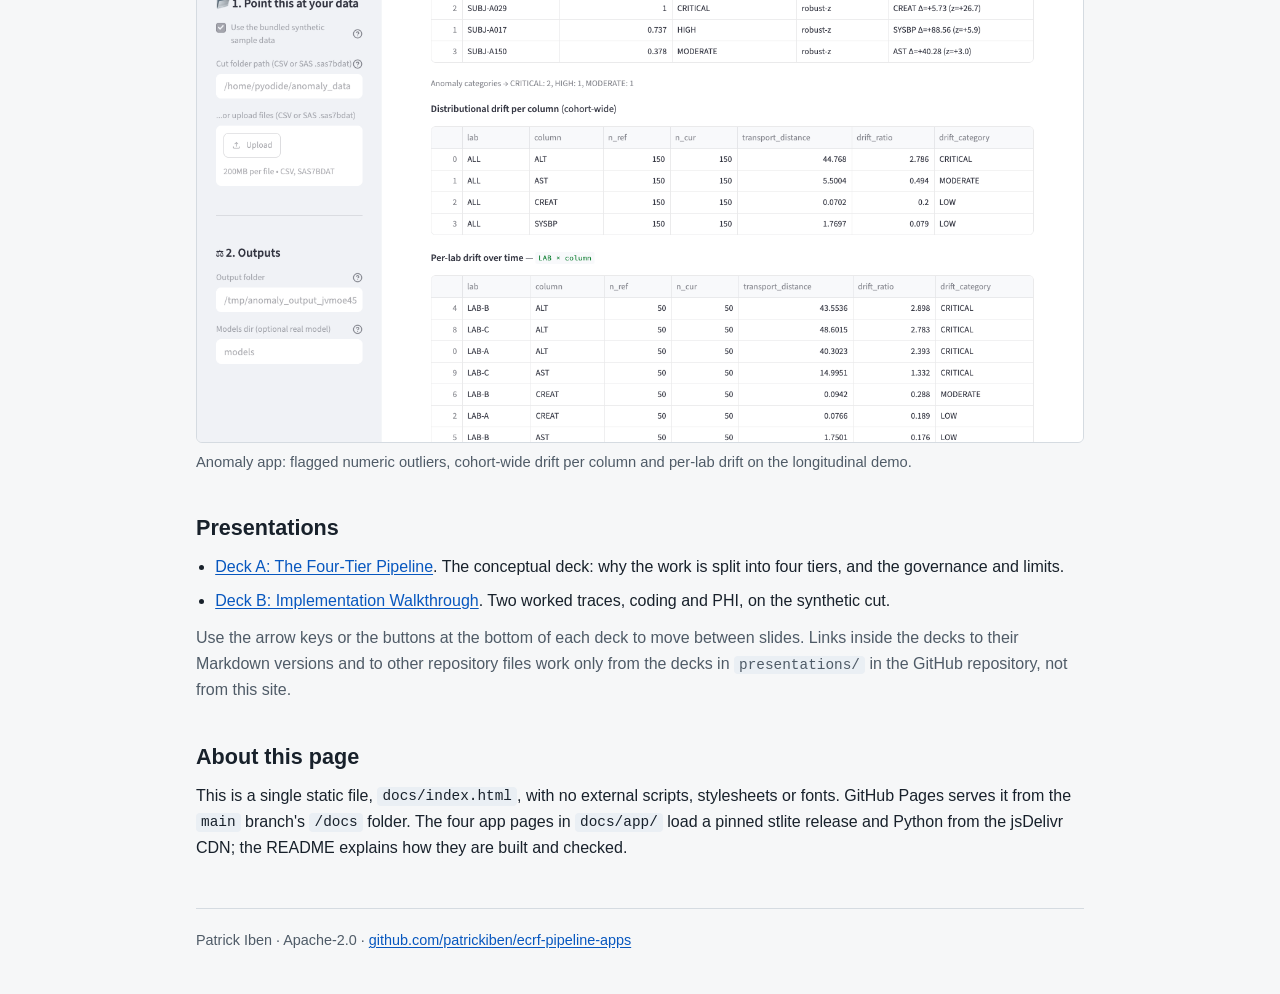
==== commit 8cd217a5: "Refresh the four result screenshots from the browser pages The screenshots in docs/img/, which are a" ====
--- a/docs/index.html
+++ b/docs/index.html
@@ -180,7 +180,7 @@
 
 <section aria-labelledby="shots">
   <h2 id="shots">Screenshots</h2>
-  <p class="muted">Local runs on the bundled synthetic data, opened with <code>?demo=1</code> and captured after Execute. Select an image to open it at full size.</p>
+  <p class="muted">Captured from the in-browser pages (hosted mode, bundled synthetic data) after Execute; a local run on the stand-in path shows the same tables. Select an image to open it at full size.</p>
   <figure>
     <a href="img/meddra_results.png"><img src="img/meddra_results.png" width="1440" height="960" loading="lazy"
          alt="Coding app results table: each adverse-event verbatim with its top three candidate terms, ranks and 99-prefixed placeholder codes, followed by the success message and download buttons."></a>
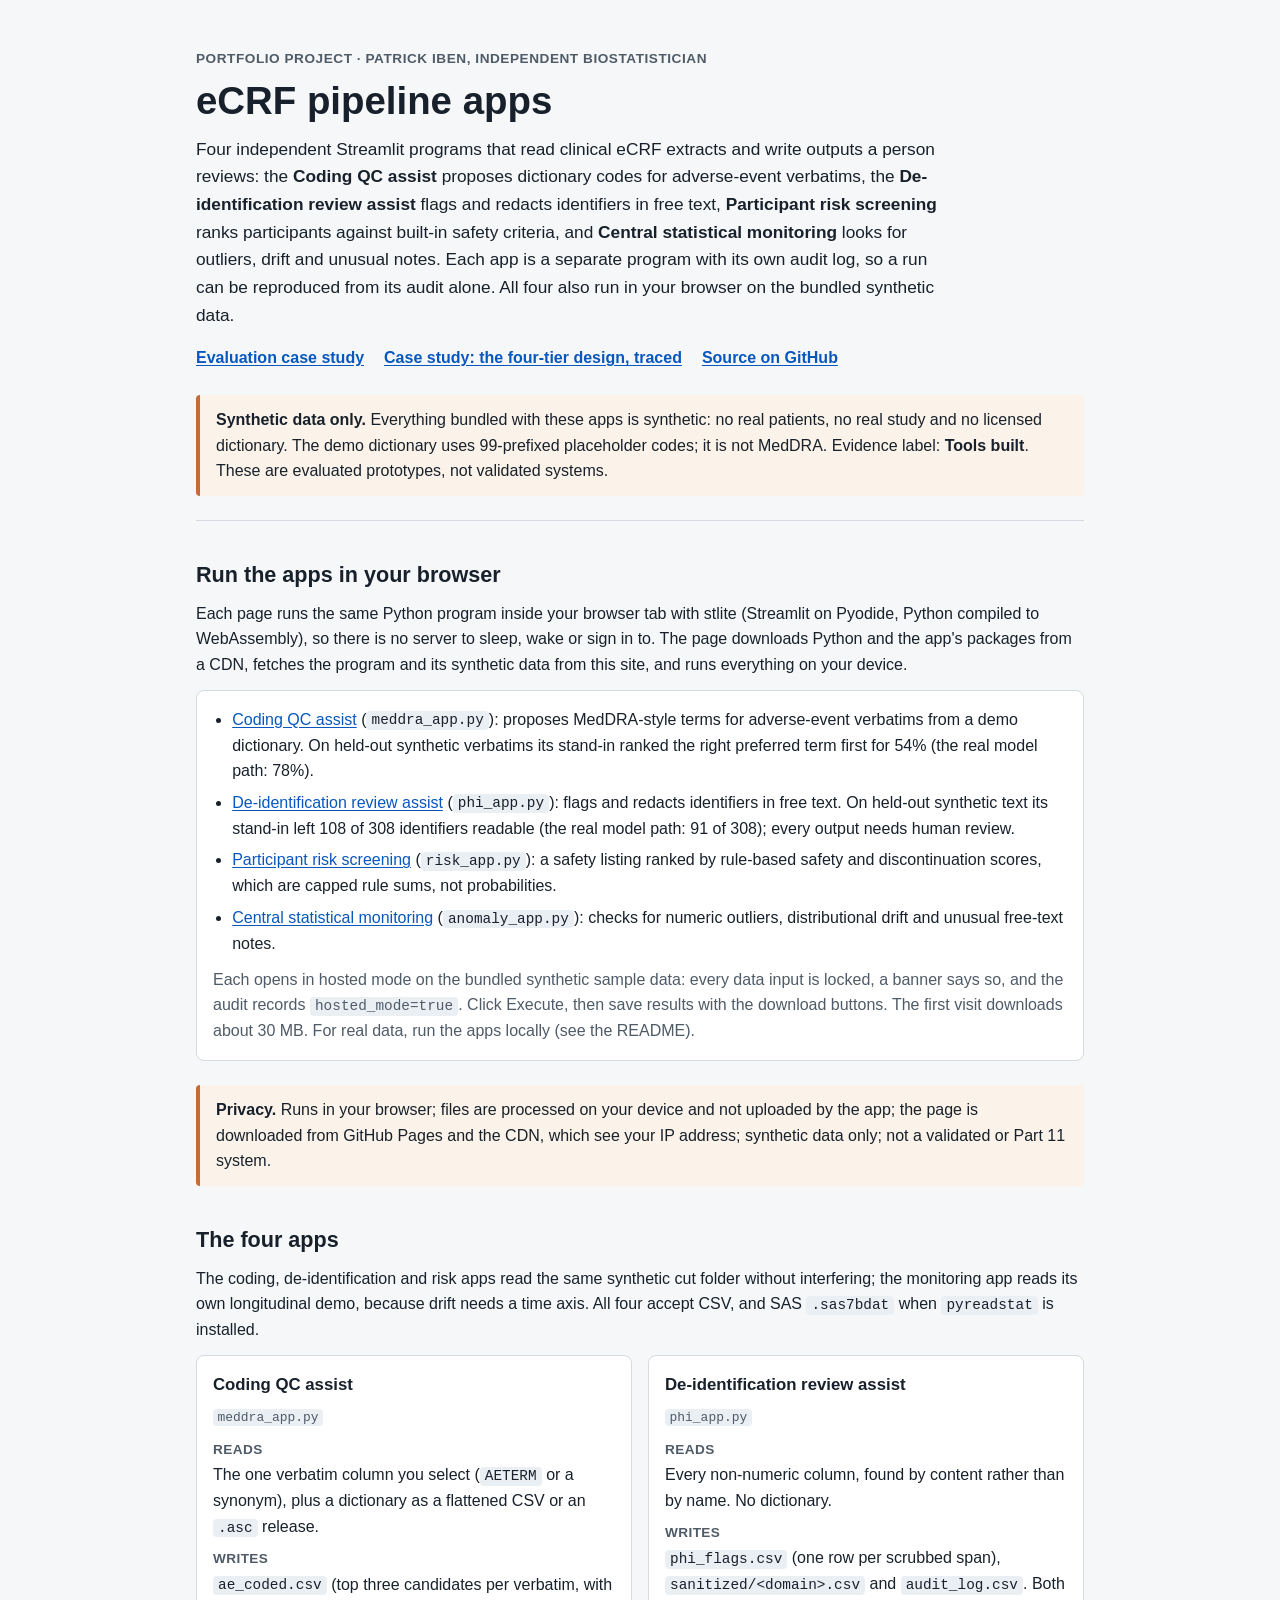
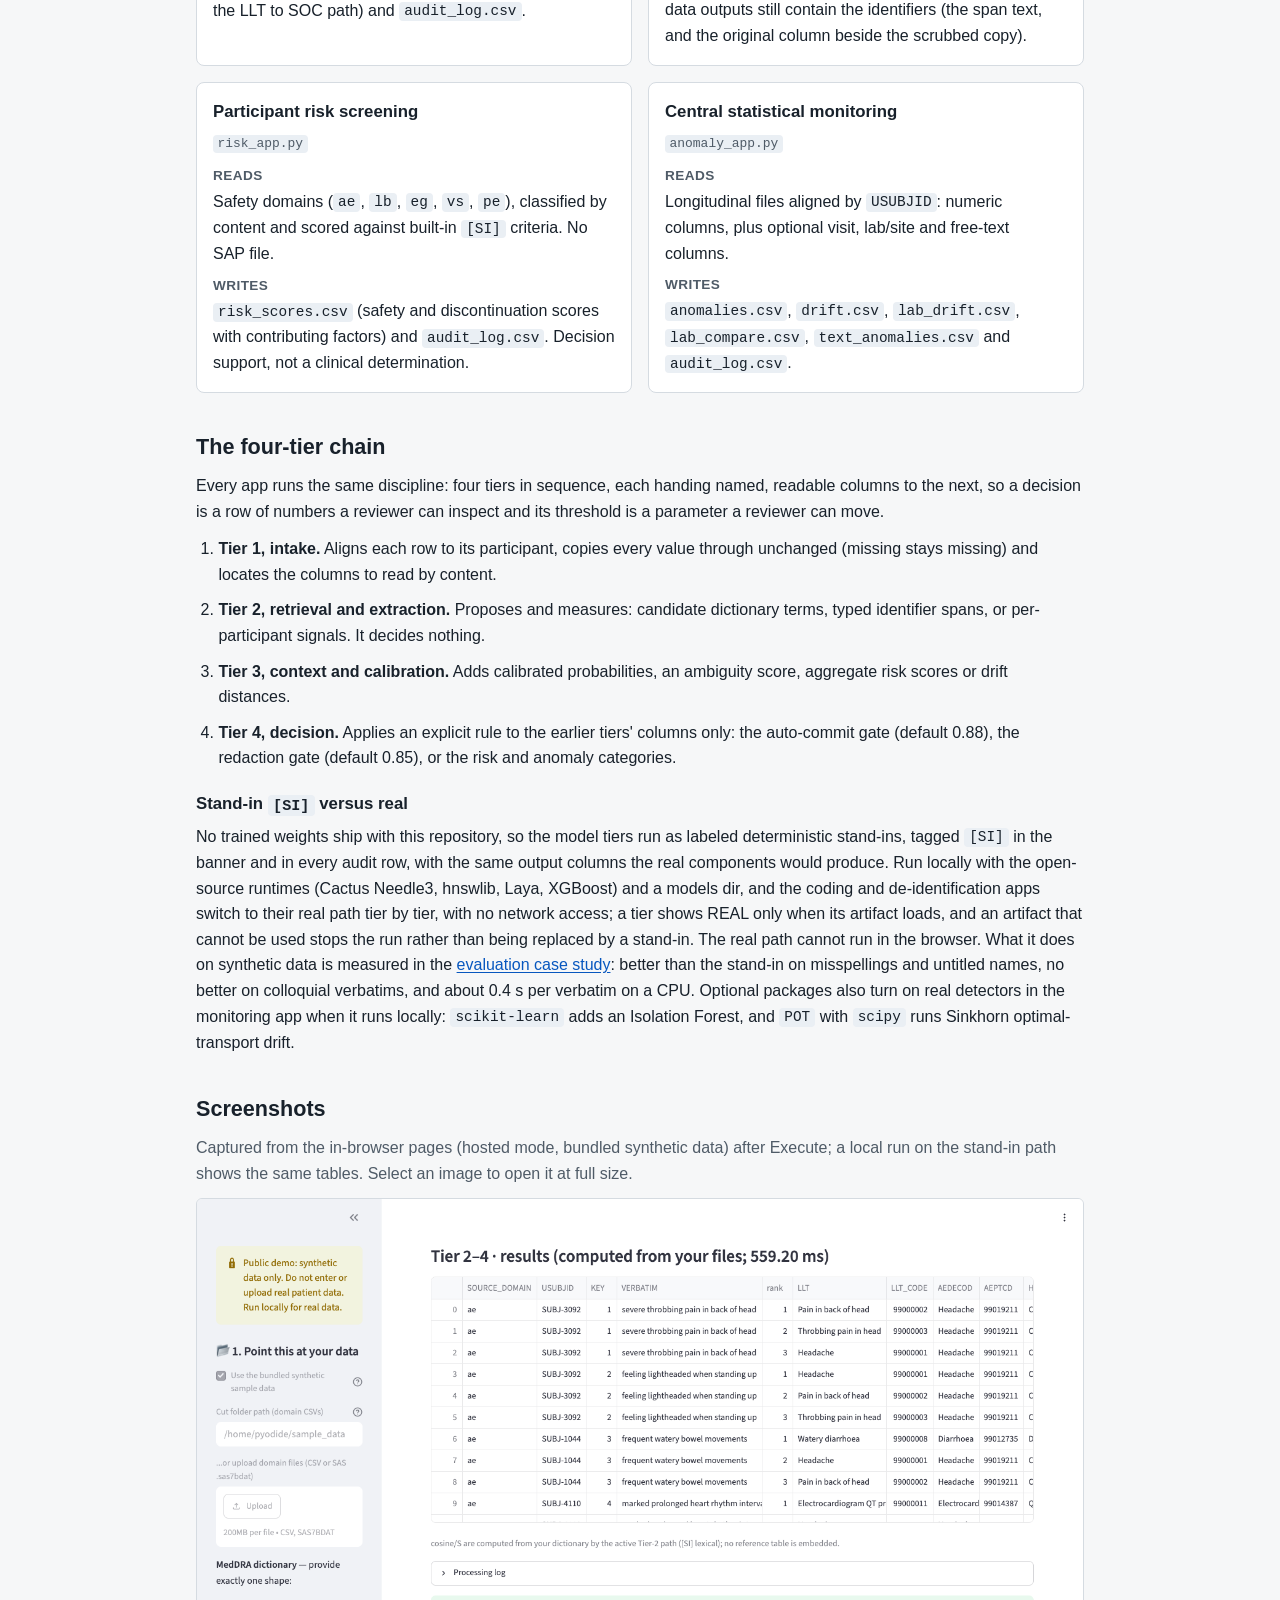
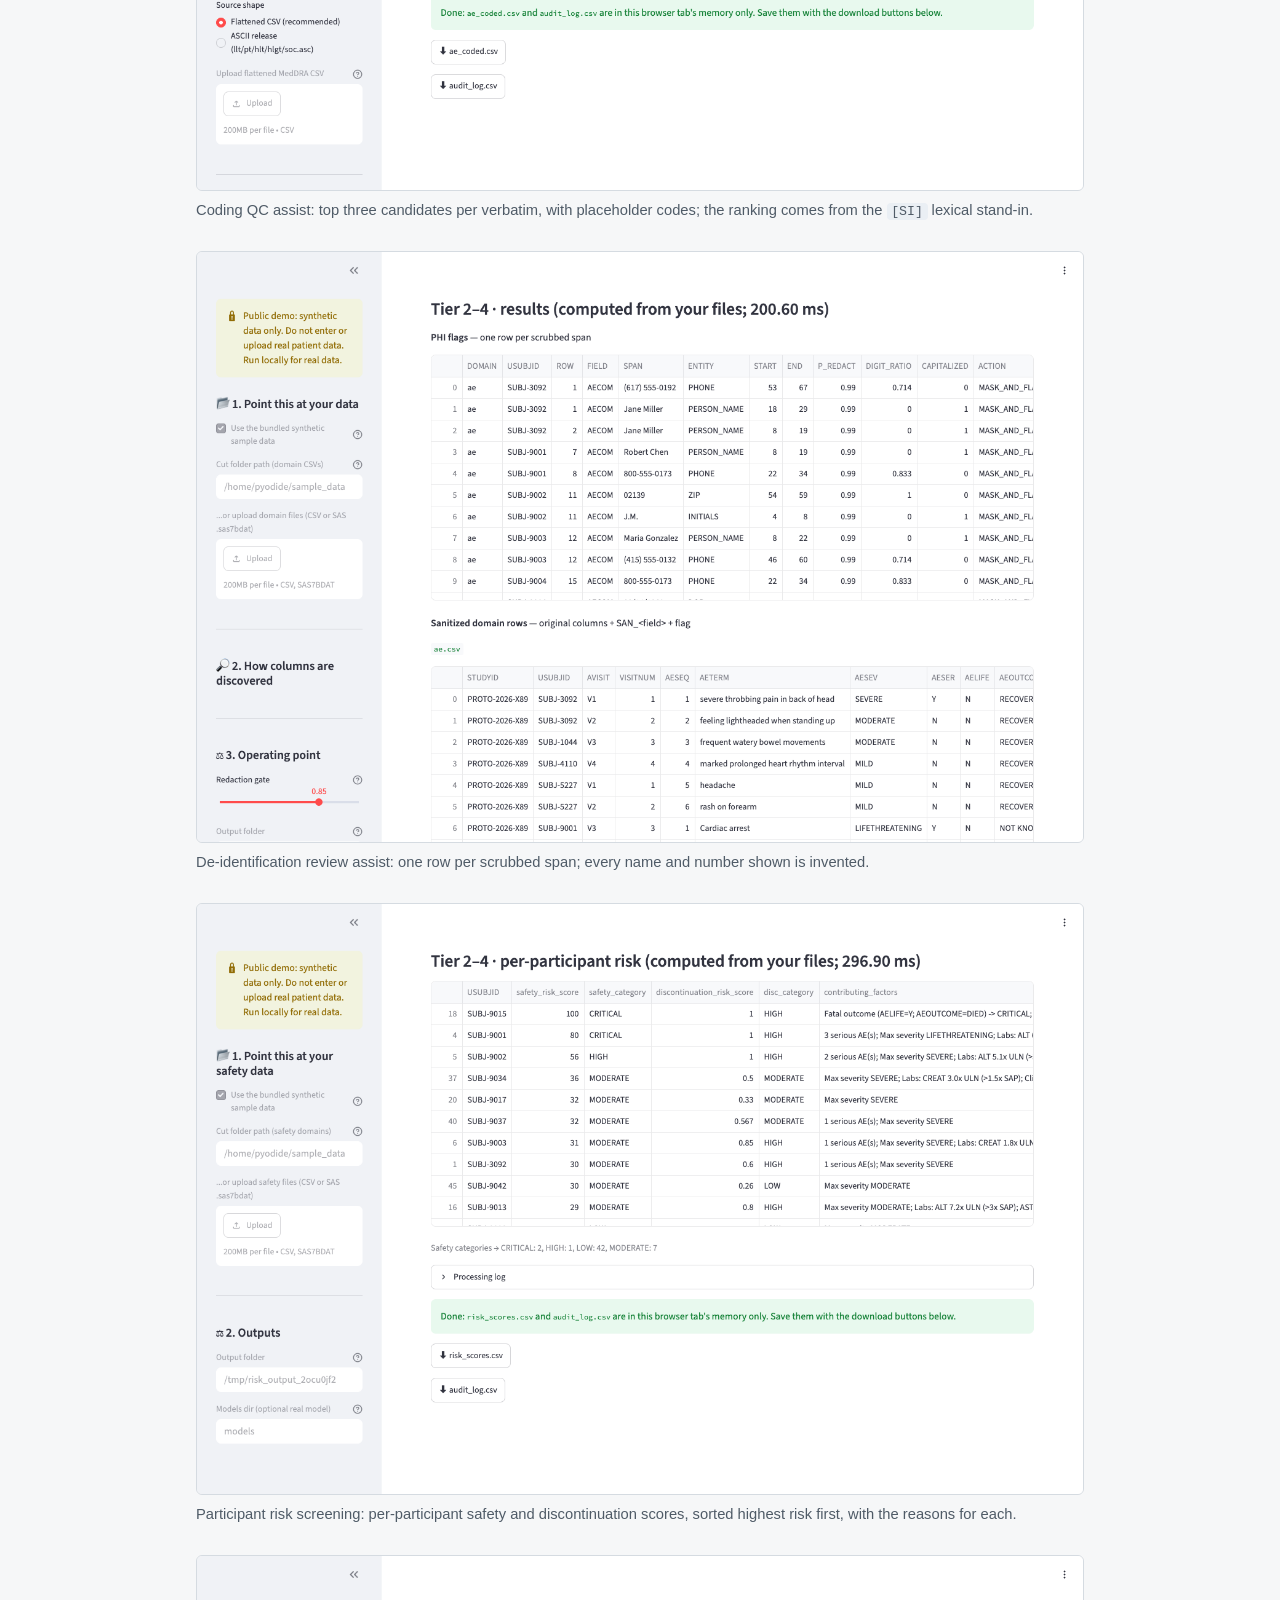
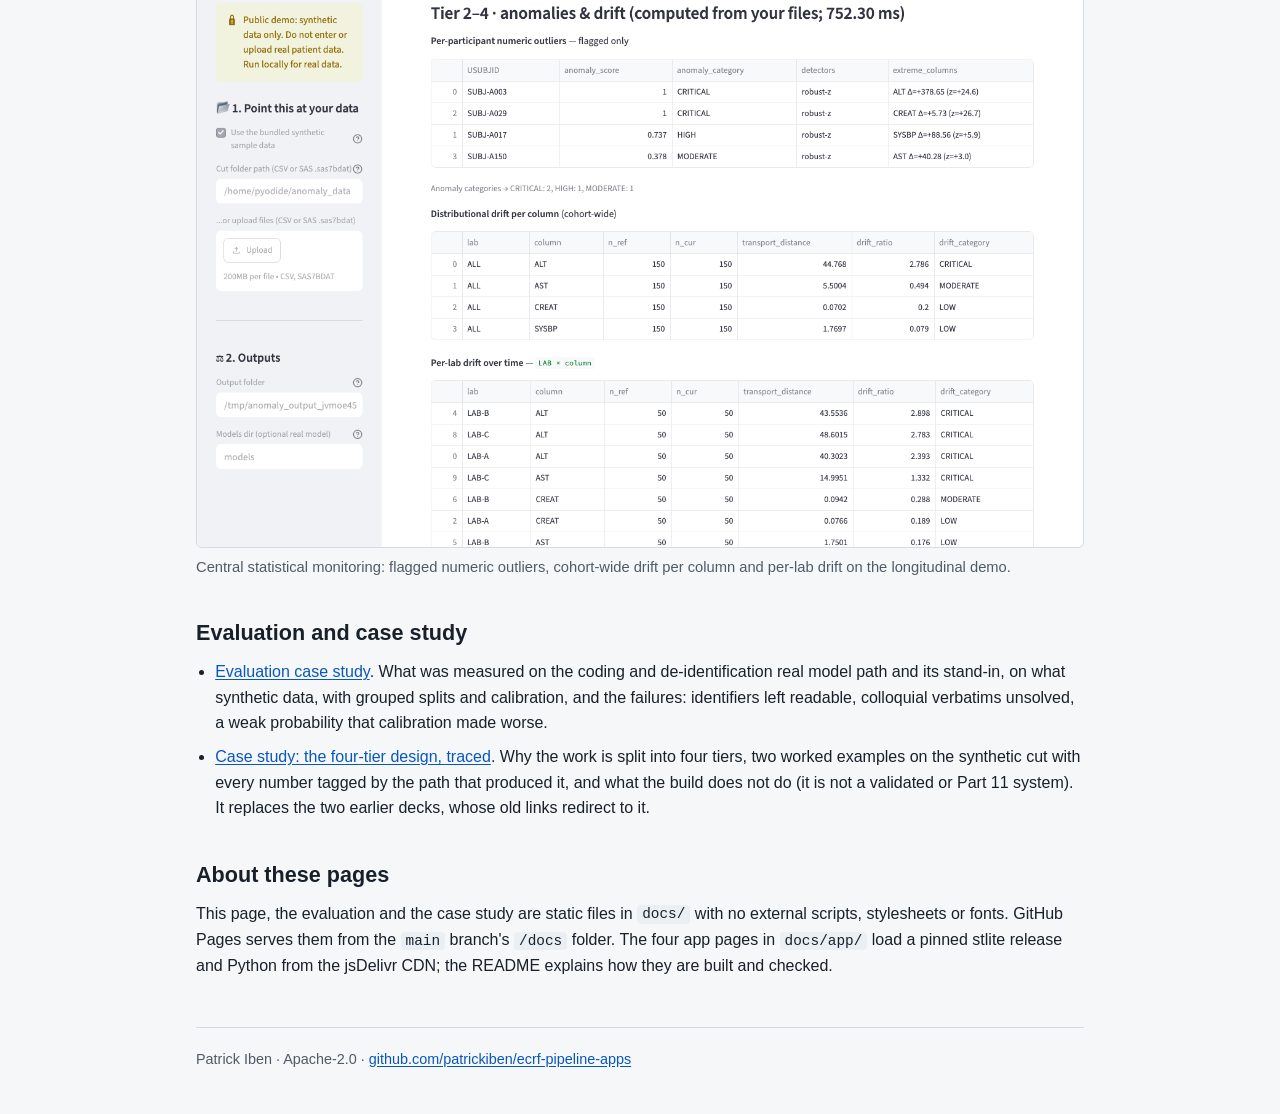
==== commit f9cde4a4: "Replace Deck A and Deck B with an evaluation page and one case study docs/evaluation.html is a case " ====
--- a/docs/index.html
+++ b/docs/index.html
@@ -3,8 +3,8 @@
 <head>
 <meta charset="utf-8">
 <meta name="viewport" content="width=device-width, initial-scale=1">
-<title>eCRF Pipeline Apps</title>
-<meta name="description" content="Four independent Streamlit apps for synthetic clinical eCRF extracts, runnable in the browser: auto-coding, PII/PHI redaction, risk scoring, and anomaly and drift detection.">
+<title>eCRF pipeline apps</title>
+<meta name="description" content="Four independent Python apps for synthetic clinical eCRF extracts that run in the browser: Coding QC assist, De-identification review assist, Participant risk screening and Central statistical monitoring, with an evaluation and a case study.">
 <meta name="color-scheme" content="light dark">
 <!-- One self-contained page for GitHub Pages (served from the main branch, /docs). Inline CSS only:
      no external scripts, stylesheets, fonts or images (QC check D2 enforces this). -->
@@ -56,8 +56,8 @@
 figure a { display:block; }
 figure img { display:block; width:100%; height:auto; border:1px solid var(--line); border-radius:6px; background:#FFFFFF; }
 figcaption { margin-top:8px; color:var(--muted); font-size:.92rem; }
-ul.decks { margin:0; padding-left:1.2em; }
-ul.decks li { margin:0 0 8px; }
+ul.reading { margin:0; padding-left:1.2em; }
+ul.reading li { margin:0 0 8px; }
 .muted { color:var(--muted); }
 footer.site { margin:48px 0 0; padding:20px 0 40px; border-top:1px solid var(--line); color:var(--muted); font-size:.9rem; }
 @media (max-width:480px) {
@@ -70,20 +70,24 @@
 <div class="wrap">
 
 <header class="site">
-  <p class="kicker">Portfolio project &middot; Patrick Iben, biostatistician</p>
-  <h1>eCRF Pipeline Apps</h1>
-  <p class="lede">Four independent Streamlit apps that read clinical eCRF extracts and write audit-ready outputs:
-    auto-coding of adverse-event verbatims, PII/PHI flagging and redaction, participant safety and discontinuation
-    risk scoring, and data anomaly and drift detection. Each app is a separate program with its own audit log, so a
-    run can be reproduced from its audit alone. All four also run in your browser on the bundled synthetic data.</p>
+  <p class="kicker">Portfolio project &middot; Patrick Iben, independent biostatistician</p>
+  <h1>eCRF pipeline apps</h1>
+  <p class="lede">Four independent Streamlit programs that read clinical eCRF extracts and write outputs a person
+    reviews: the <strong>Coding QC assist</strong> proposes dictionary codes for adverse-event verbatims, the
+    <strong>De-identification review assist</strong> flags and redacts identifiers in free text,
+    <strong>Participant risk screening</strong> ranks participants against built-in safety criteria, and
+    <strong>Central statistical monitoring</strong> looks for outliers, drift and unusual notes. Each app is a separate
+    program with its own audit log, so a run can be reproduced from its audit alone. All four also run in your browser
+    on the bundled synthetic data.</p>
   <ul class="links">
+    <li><a href="evaluation.html">Evaluation case study</a></li>
+    <li><a href="case-study.html">Case study: the four-tier design, traced</a></li>
     <li><a href="https://github.com/patrickiben/ecrf-pipeline-apps">Source on GitHub</a></li>
-    <li><a href="deck_a_four_tier_pipeline.html">Deck A: the four-tier pipeline</a></li>
-    <li><a href="deck_b_implementation_walkthrough.html">Deck B: implementation walkthrough</a></li>
   </ul>
   <div class="note" role="note">
     <p><strong>Synthetic data only.</strong> Everything bundled with these apps is synthetic: no real patients, no real
-      study and no licensed dictionary. The demo dictionary uses 99-prefixed placeholder codes; it is not MedDRA.</p>
+      study and no licensed dictionary. The demo dictionary uses 99-prefixed placeholder codes; it is not MedDRA.
+      Evidence label: <strong>Tools built</strong>. These are evaluated prototypes, not validated systems.</p>
   </div>
 </header>
 
@@ -96,12 +100,12 @@
     packages from a CDN, fetches the program and its synthetic data from this site, and runs everything on your device.</p>
   <div class="demolinks">
     <ul>
-      <li><a href="app/meddra.html">Coding app</a> (<code>meddra_app.py</code>): a coding QC assist that proposes MedDRA-style terms for adverse-event verbatims from a demo dictionary.
+      <li><a href="app/meddra.html">Coding QC assist</a> (<code>meddra_app.py</code>): proposes MedDRA-style terms for adverse-event verbatims from a demo dictionary.
         On held-out synthetic verbatims its stand-in ranked the right preferred term first for 54% (the real model path: 78%).</li>
-      <li><a href="app/phi.html">PHI app</a> (<code>phi_app.py</code>): a de-identification review assist that flags and redacts identifiers in free text.
+      <li><a href="app/phi.html">De-identification review assist</a> (<code>phi_app.py</code>): flags and redacts identifiers in free text.
         On held-out synthetic text its stand-in left 108 of 308 identifiers readable (the real model path: 91 of 308); every output needs human review.</li>
-      <li><a href="app/risk.html">Risk app</a> (<code>risk_app.py</code>): participant risk screening, a safety listing ranked by rule-based safety and discontinuation scores</li>
-      <li><a href="app/anomaly.html">Anomaly app</a> (<code>anomaly_app.py</code>): central statistical monitoring checks for numeric outliers, distributional drift and text outliers</li>
+      <li><a href="app/risk.html">Participant risk screening</a> (<code>risk_app.py</code>): a safety listing ranked by rule-based safety and discontinuation scores, which are capped rule sums, not probabilities.</li>
+      <li><a href="app/anomaly.html">Central statistical monitoring</a> (<code>anomaly_app.py</code>): checks for numeric outliers, distributional drift and unusual free-text notes.</li>
     </ul>
     <p class="muted" style="margin:10px 0 0">Each opens in hosted mode on the bundled synthetic sample data: every data
       input is locked, a banner says so, and the audit records <code>hosted_mode=true</code>. Click Execute, then save
@@ -117,12 +121,12 @@
 
 <section aria-labelledby="apps">
   <h2 id="apps">The four apps</h2>
-  <p>The coding, PHI and risk apps read the same synthetic cut folder without interfering; the anomaly app reads its
-    own longitudinal demo, because drift needs a time axis. All four accept CSV, and SAS <code>.sas7bdat</code> when
+  <p>The coding, de-identification and risk apps read the same synthetic cut folder without interfering; the
+    monitoring app reads its own longitudinal demo, because drift needs a time axis. All four accept CSV, and SAS <code>.sas7bdat</code> when
     <code>pyreadstat</code> is installed.</p>
   <div class="grid">
     <article class="card">
-      <h3>Auto-coding</h3>
+      <h3>Coding QC assist</h3>
       <p class="file"><code>meddra_app.py</code></p>
       <dl>
         <dt>Reads</dt><dd>The one verbatim column you select (<code>AETERM</code> or a synonym), plus a dictionary as a flattened CSV or an <code>.asc</code> release.</dd>
@@ -130,15 +134,15 @@
       </dl>
     </article>
     <article class="card">
-      <h3>PII/PHI redaction</h3>
+      <h3>De-identification review assist</h3>
       <p class="file"><code>phi_app.py</code></p>
       <dl>
         <dt>Reads</dt><dd>Every non-numeric column, found by content rather than by name. No dictionary.</dd>
-        <dt>Writes</dt><dd><code>phi_flags.csv</code> (one row per scrubbed span), <code>sanitized/&lt;domain&gt;.csv</code> and <code>audit_log.csv</code>.</dd>
-      </dl>
-    </article>
-    <article class="card">
-      <h3>Risk scoring</h3>
+        <dt>Writes</dt><dd><code>phi_flags.csv</code> (one row per scrubbed span), <code>sanitized/&lt;domain&gt;.csv</code> and <code>audit_log.csv</code>. Both data outputs still contain the identifiers (the span text, and the original column beside the scrubbed copy).</dd>
+      </dl>
+    </article>
+    <article class="card">
+      <h3>Participant risk screening</h3>
       <p class="file"><code>risk_app.py</code></p>
       <dl>
         <dt>Reads</dt><dd>Safety domains (<code>ae</code>, <code>lb</code>, <code>eg</code>, <code>vs</code>, <code>pe</code>), classified by content and scored against built-in <code>[SI]</code> criteria. No SAP file.</dd>
@@ -146,7 +150,7 @@
       </dl>
     </article>
     <article class="card">
-      <h3>Anomaly and drift</h3>
+      <h3>Central statistical monitoring</h3>
       <p class="file"><code>anomaly_app.py</code></p>
       <dl>
         <dt>Reads</dt><dd>Longitudinal files aligned by <code>USUBJID</code>: numeric columns, plus optional visit, lab/site and free-text columns.</dd>
@@ -170,12 +174,13 @@
   <p>No trained weights ship with this repository, so the model tiers run as labeled deterministic stand-ins, tagged
     <code>[SI]</code> in the banner and in every audit row, with the same output columns the real components would
     produce. Run locally with the open-source runtimes (Cactus Needle3, hnswlib, Laya, XGBoost) and a models dir, and the
-    coding and PHI apps switch to their real path tier by tier, air-gapped; a tier shows REAL only when its artifact loads,
-    and an artifact that cannot be used stops the run rather than being replaced by a stand-in. What the real path does on
-    synthetic data is measured in <a href="EVALUATION.md">the evaluation</a>: better than the stand-in on misspellings and
-    untitled names, no better on colloquial verbatims, and about 0.4 s per verbatim on a CPU. Optional packages also turn on
-    real paths in the anomaly app: <code>scikit-learn</code> adds an Isolation Forest, and
-    <code>POT</code> with <code>scipy</code> runs Sinkhorn optimal-transport drift.</p>
+    coding and de-identification apps switch to their real path tier by tier, with no network access; a tier shows REAL
+    only when its artifact loads, and an artifact that cannot be used stops the run rather than being replaced by a
+    stand-in. The real path cannot run in the browser. What it does on synthetic data is measured in the
+    <a href="evaluation.html">evaluation case study</a>: better than the stand-in on misspellings and untitled names, no
+    better on colloquial verbatims, and about 0.4 s per verbatim on a CPU. Optional packages also turn on real detectors in
+    the monitoring app when it runs locally: <code>scikit-learn</code> adds an Isolation Forest, and <code>POT</code> with
+    <code>scipy</code> runs Sinkhorn optimal-transport drift.</p>
 </section>
 
 <section aria-labelledby="shots">
@@ -183,41 +188,43 @@
   <p class="muted">Captured from the in-browser pages (hosted mode, bundled synthetic data) after Execute; a local run on the stand-in path shows the same tables. Select an image to open it at full size.</p>
   <figure>
     <a href="img/meddra_results.png"><img src="img/meddra_results.png" width="1440" height="960" loading="lazy"
-         alt="Coding app results table: each adverse-event verbatim with its top three candidate terms, ranks and 99-prefixed placeholder codes, followed by the success message and download buttons."></a>
-    <figcaption>Coding app: top three candidates per verbatim, with placeholder codes; the ranking comes from the <code>[SI]</code> lexical stand-in.</figcaption>
+         alt="Coding QC assist results table: each adverse-event verbatim with its top three candidate terms, ranks and 99-prefixed placeholder codes, followed by the success message and download buttons."></a>
+    <figcaption>Coding QC assist: top three candidates per verbatim, with placeholder codes; the ranking comes from the <code>[SI]</code> lexical stand-in.</figcaption>
   </figure>
   <figure>
     <a href="img/phi_results.png"><img src="img/phi_results.png" width="1440" height="960" loading="lazy"
-         alt="PHI app results: a table of flagged spans such as invented phone numbers, names, a ZIP code and initials, each with its entity type, offsets, redaction probability and action, above the sanitized domain rows."></a>
-    <figcaption>PHI app: one row per scrubbed span; every name and number shown is invented.</figcaption>
+         alt="De-identification review assist results: a table of flagged spans such as invented phone numbers, names, a ZIP code and initials, each with its entity type, offsets, redaction probability and action, above the sanitized domain rows."></a>
+    <figcaption>De-identification review assist: one row per scrubbed span; every name and number shown is invented.</figcaption>
   </figure>
   <figure>
     <a href="img/risk_results.png"><img src="img/risk_results.png" width="1440" height="960" loading="lazy"
-         alt="Risk app results: per-participant safety and discontinuation scores and categories with contributing factors, the fatal participant pinned to the top, and a category summary."></a>
-    <figcaption>Risk app: per-participant safety and discontinuation scores, sorted highest risk first, with the reasons for each.</figcaption>
+         alt="Participant risk screening results: per-participant safety and discontinuation scores and categories with contributing factors, the fatal participant pinned to the top, and a category summary."></a>
+    <figcaption>Participant risk screening: per-participant safety and discontinuation scores, sorted highest risk first, with the reasons for each.</figcaption>
   </figure>
   <figure>
     <a href="img/anomaly_results.png"><img src="img/anomaly_results.png" width="1440" height="960" loading="lazy"
-         alt="Anomaly app results: flagged per-participant numeric outliers with their extreme columns, a cohort-wide drift table per column, and the start of the per-lab drift table."></a>
-    <figcaption>Anomaly app: flagged numeric outliers, cohort-wide drift per column and per-lab drift on the longitudinal demo.</figcaption>
-  </figure>
-</section>
-
-<section aria-labelledby="decks">
-  <h2 id="decks">Presentations</h2>
-  <ul class="decks">
-    <li><a href="deck_a_four_tier_pipeline.html">Deck A: The Four-Tier Pipeline</a>. The conceptual deck: why the work is split into four tiers, and the governance and limits.</li>
-    <li><a href="deck_b_implementation_walkthrough.html">Deck B: Implementation Walkthrough</a>. Two worked traces, coding and PHI, on the synthetic cut.</li>
+         alt="Central statistical monitoring results: flagged per-participant numeric outliers with their extreme columns, a cohort-wide drift table per column, and the start of the per-lab drift table."></a>
+    <figcaption>Central statistical monitoring: flagged numeric outliers, cohort-wide drift per column and per-lab drift on the longitudinal demo.</figcaption>
+  </figure>
+</section>
+
+<section aria-labelledby="reading">
+  <h2 id="reading">Evaluation and case study</h2>
+  <ul class="reading">
+    <li><a href="evaluation.html">Evaluation case study</a>. What was measured on the coding and de-identification real
+      model path and its stand-in, on what synthetic data, with grouped splits and calibration, and the failures:
+      identifiers left readable, colloquial verbatims unsolved, a weak probability that calibration made worse.</li>
+    <li><a href="case-study.html">Case study: the four-tier design, traced</a>. Why the work is split into four tiers, two
+      worked examples on the synthetic cut with every number tagged by the path that produced it, and what the build
+      does not do (it is not a validated or Part 11 system). It replaces the two earlier decks, whose old links redirect
+      to it.</li>
   </ul>
-  <p class="muted" style="margin-top:12px">Use the arrow keys or the buttons at the bottom of each deck to move between
-    slides. Links inside the decks to their Markdown versions and to other repository files work only from the
-    decks in <code>presentations/</code> in the GitHub repository, not from this site.</p>
 </section>
 
 <section aria-labelledby="about">
-  <h2 id="about">About this page</h2>
-  <p>This is a single static file, <code>docs/index.html</code>, with no external scripts, stylesheets or fonts. GitHub
-    Pages serves it from the <code>main</code> branch's <code>/docs</code> folder. The four app pages in
+  <h2 id="about">About these pages</h2>
+  <p>This page, the evaluation and the case study are static files in <code>docs/</code> with no external scripts,
+    stylesheets or fonts. GitHub Pages serves them from the <code>main</code> branch's <code>/docs</code> folder. The four app pages in
     <code>docs/app/</code> load a pinned stlite release and Python from the jsDelivr CDN; the README explains how they
     are built and checked.</p>
 </section>
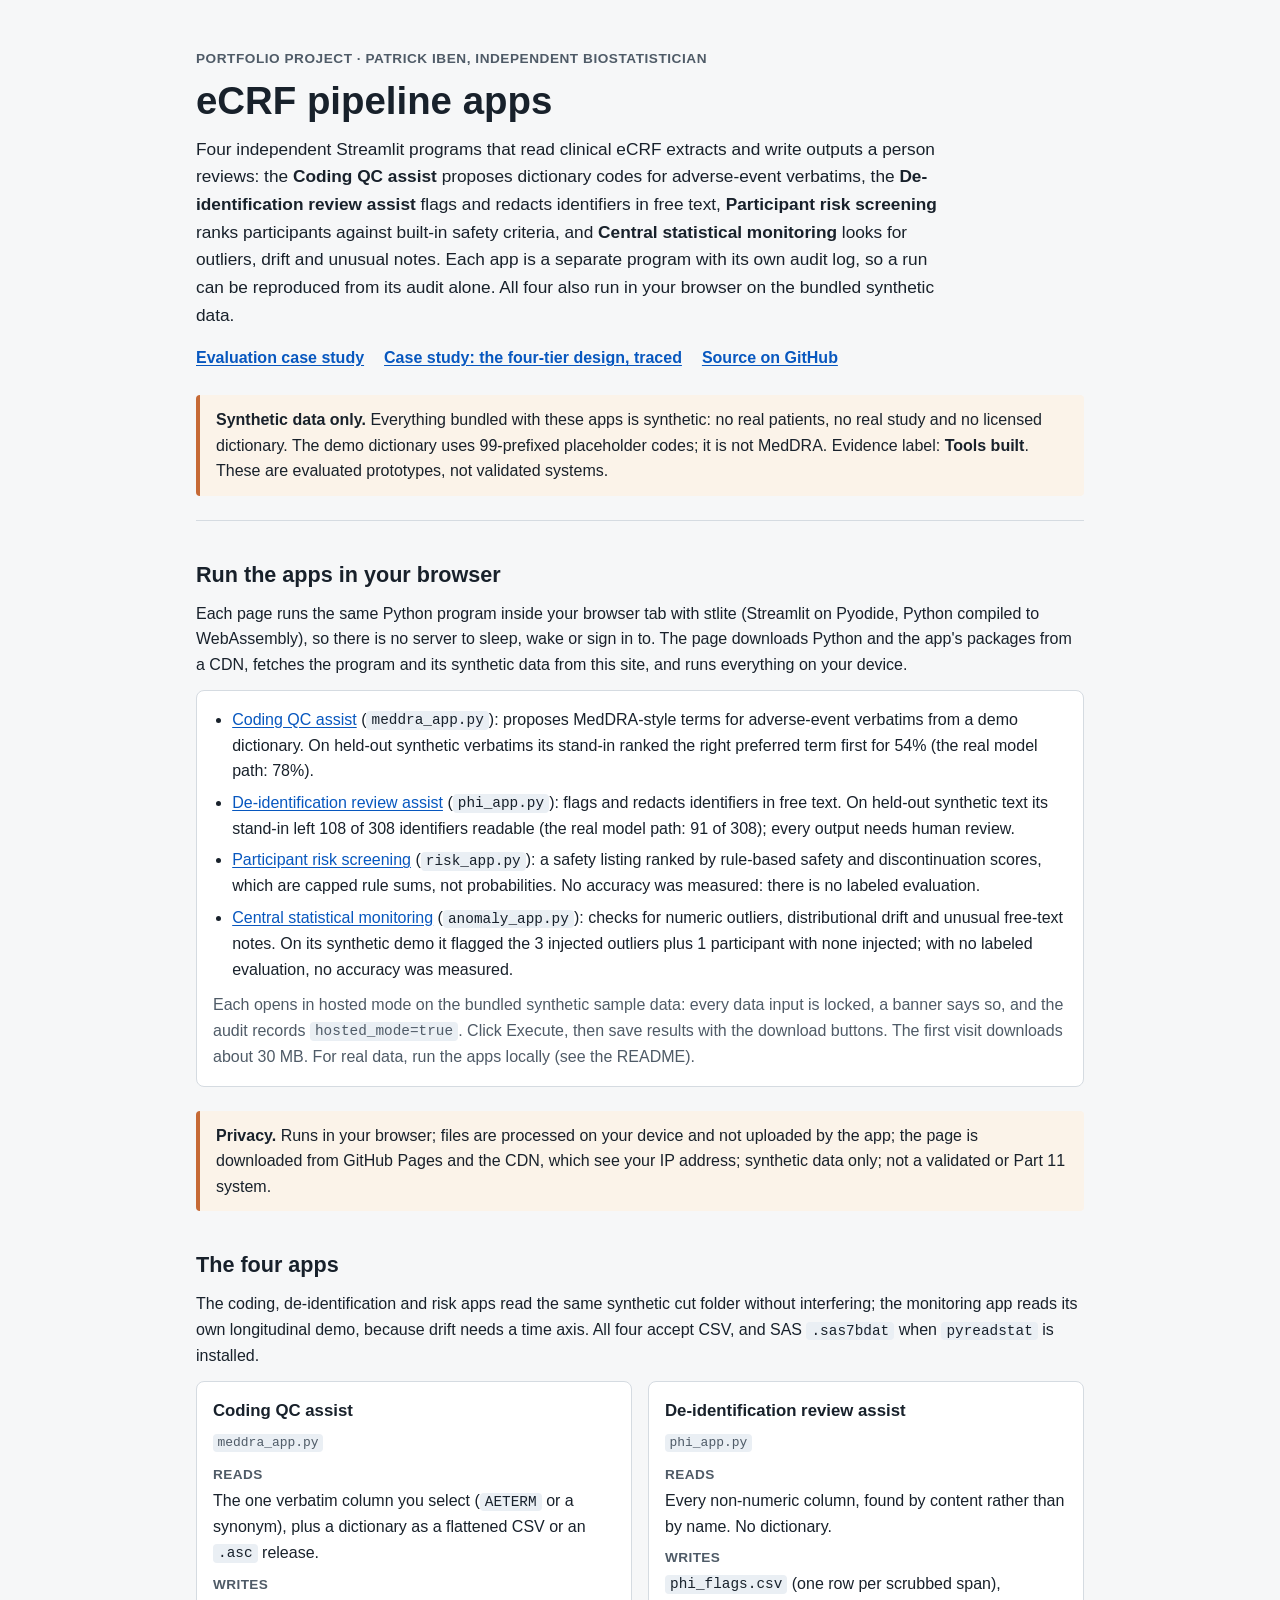
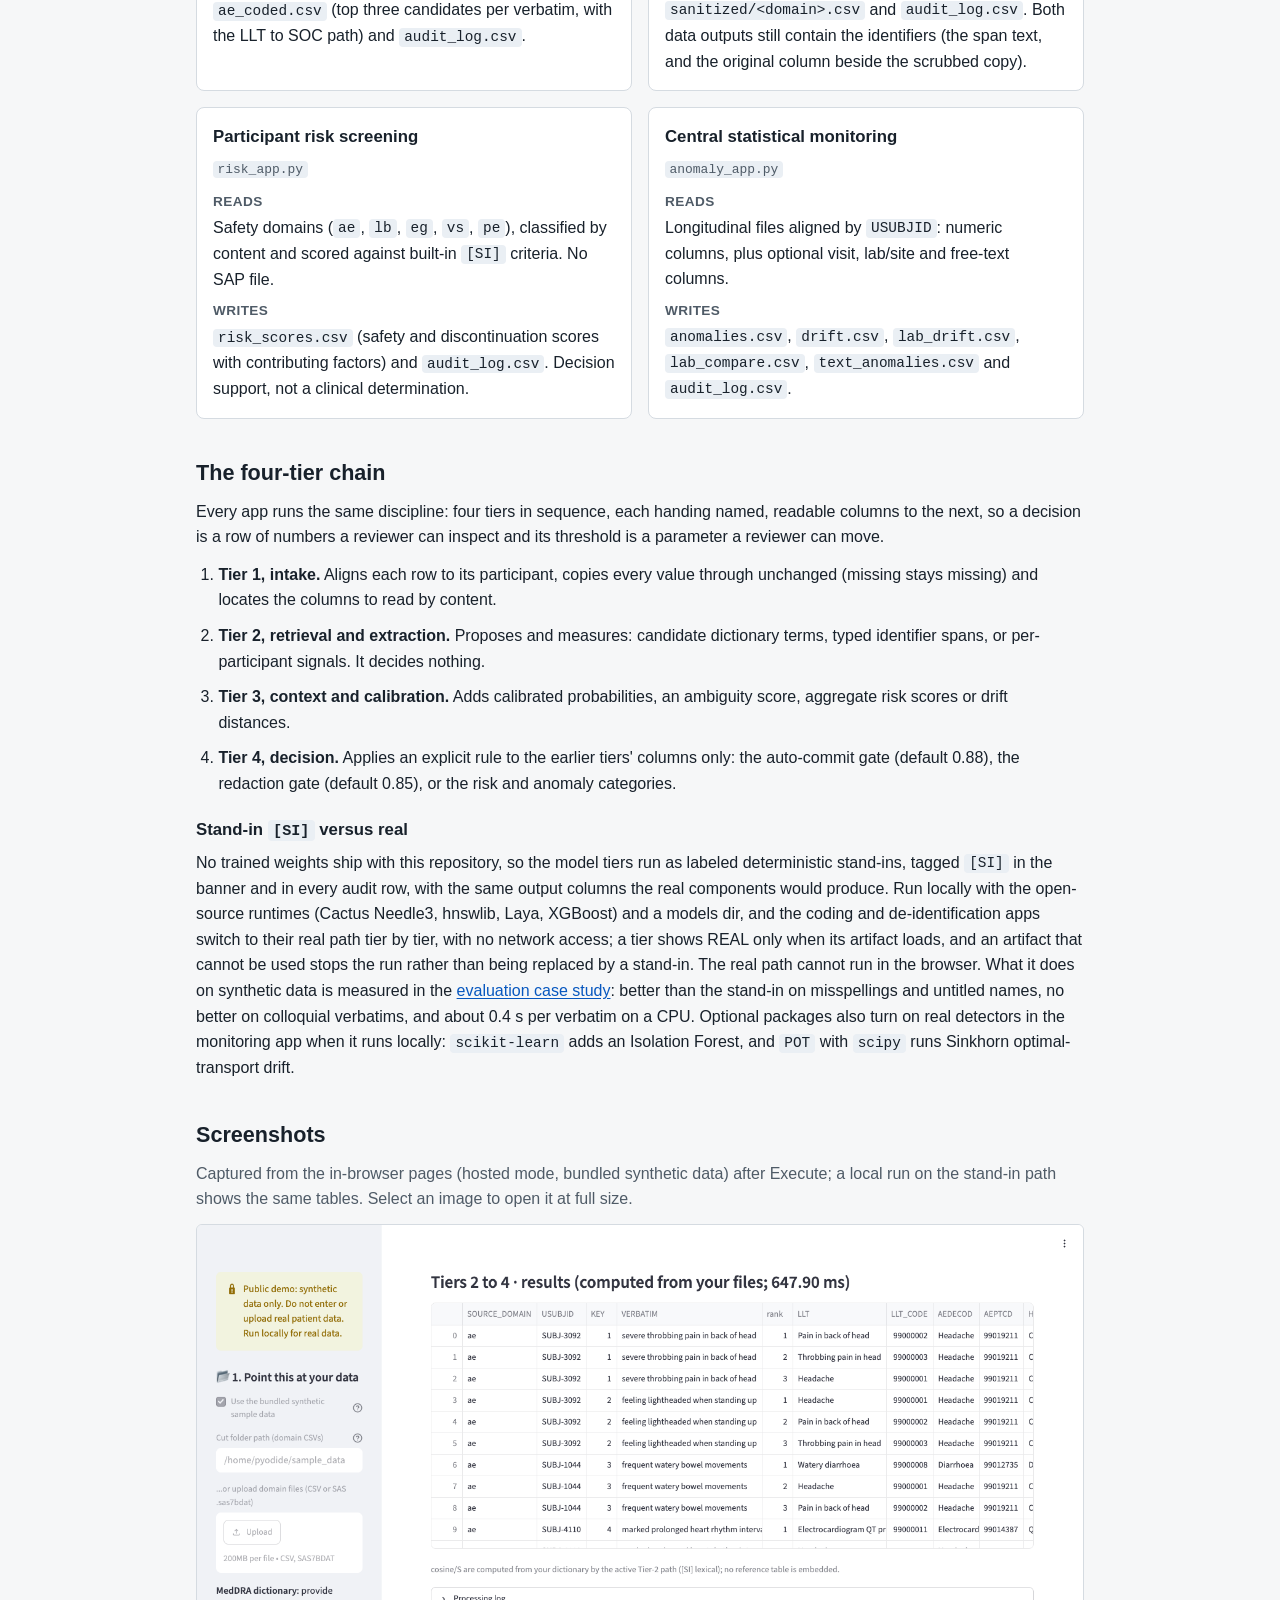
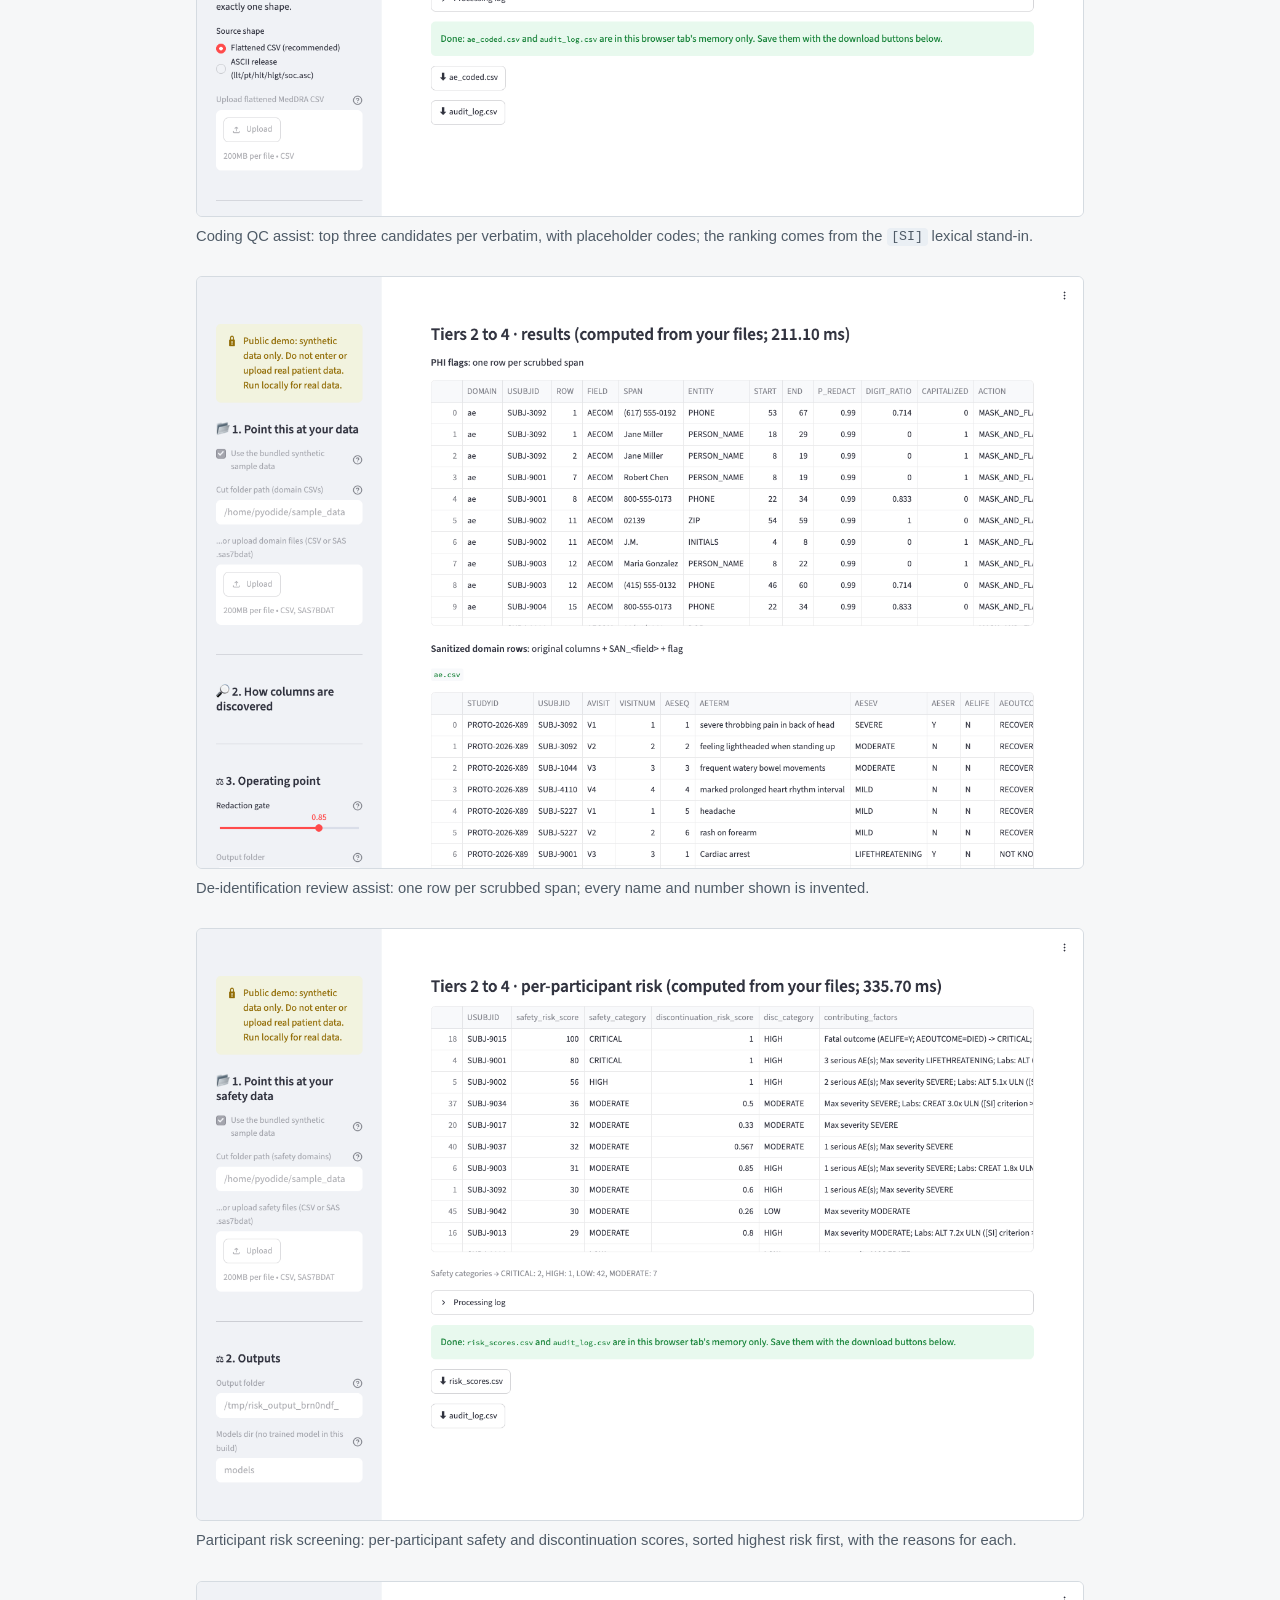
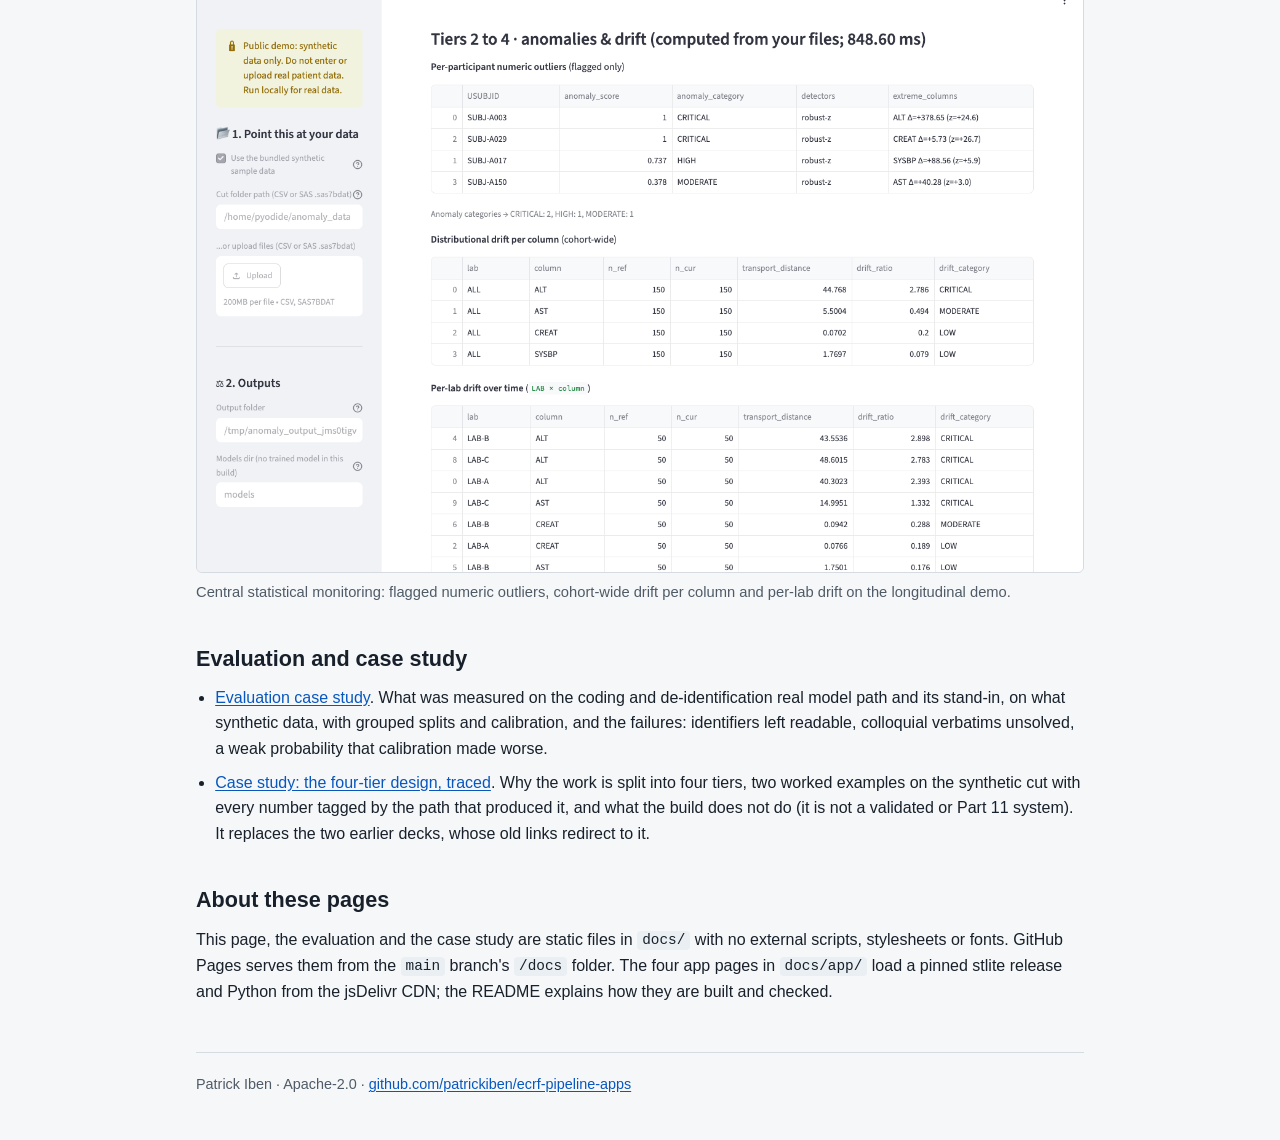
==== commit 2381df25: "Limits for risk screening and monitoring: say what was not measured The README said each in-browser " ====
--- a/docs/index.html
+++ b/docs/index.html
@@ -6,6 +6,7 @@
 <title>eCRF pipeline apps</title>
 <meta name="description" content="Four independent Python apps for synthetic clinical eCRF extracts that run in the browser: Coding QC assist, De-identification review assist, Participant risk screening and Central statistical monitoring, with an evaluation and a case study.">
 <meta name="color-scheme" content="light dark">
+<link rel="icon" href="data:,">
 <!-- One self-contained page for GitHub Pages (served from the main branch, /docs). Inline CSS only:
      no external scripts, stylesheets, fonts or images (QC check D2 enforces this). -->
 <style>
@@ -104,8 +105,10 @@
         On held-out synthetic verbatims its stand-in ranked the right preferred term first for 54% (the real model path: 78%).</li>
       <li><a href="app/phi.html">De-identification review assist</a> (<code>phi_app.py</code>): flags and redacts identifiers in free text.
         On held-out synthetic text its stand-in left 108 of 308 identifiers readable (the real model path: 91 of 308); every output needs human review.</li>
-      <li><a href="app/risk.html">Participant risk screening</a> (<code>risk_app.py</code>): a safety listing ranked by rule-based safety and discontinuation scores, which are capped rule sums, not probabilities.</li>
-      <li><a href="app/anomaly.html">Central statistical monitoring</a> (<code>anomaly_app.py</code>): checks for numeric outliers, distributional drift and unusual free-text notes.</li>
+      <li><a href="app/risk.html">Participant risk screening</a> (<code>risk_app.py</code>): a safety listing ranked by rule-based safety and discontinuation scores, which are capped rule sums, not probabilities.
+        No accuracy was measured: there is no labeled evaluation.</li>
+      <li><a href="app/anomaly.html">Central statistical monitoring</a> (<code>anomaly_app.py</code>): checks for numeric outliers, distributional drift and unusual free-text notes.
+        On its synthetic demo it flagged the 3 injected outliers plus 1 participant with none injected; with no labeled evaluation, no accuracy was measured.</li>
     </ul>
     <p class="muted" style="margin:10px 0 0">Each opens in hosted mode on the bundled synthetic sample data: every data
       input is locked, a banner says so, and the audit records <code>hosted_mode=true</code>. Click Execute, then save
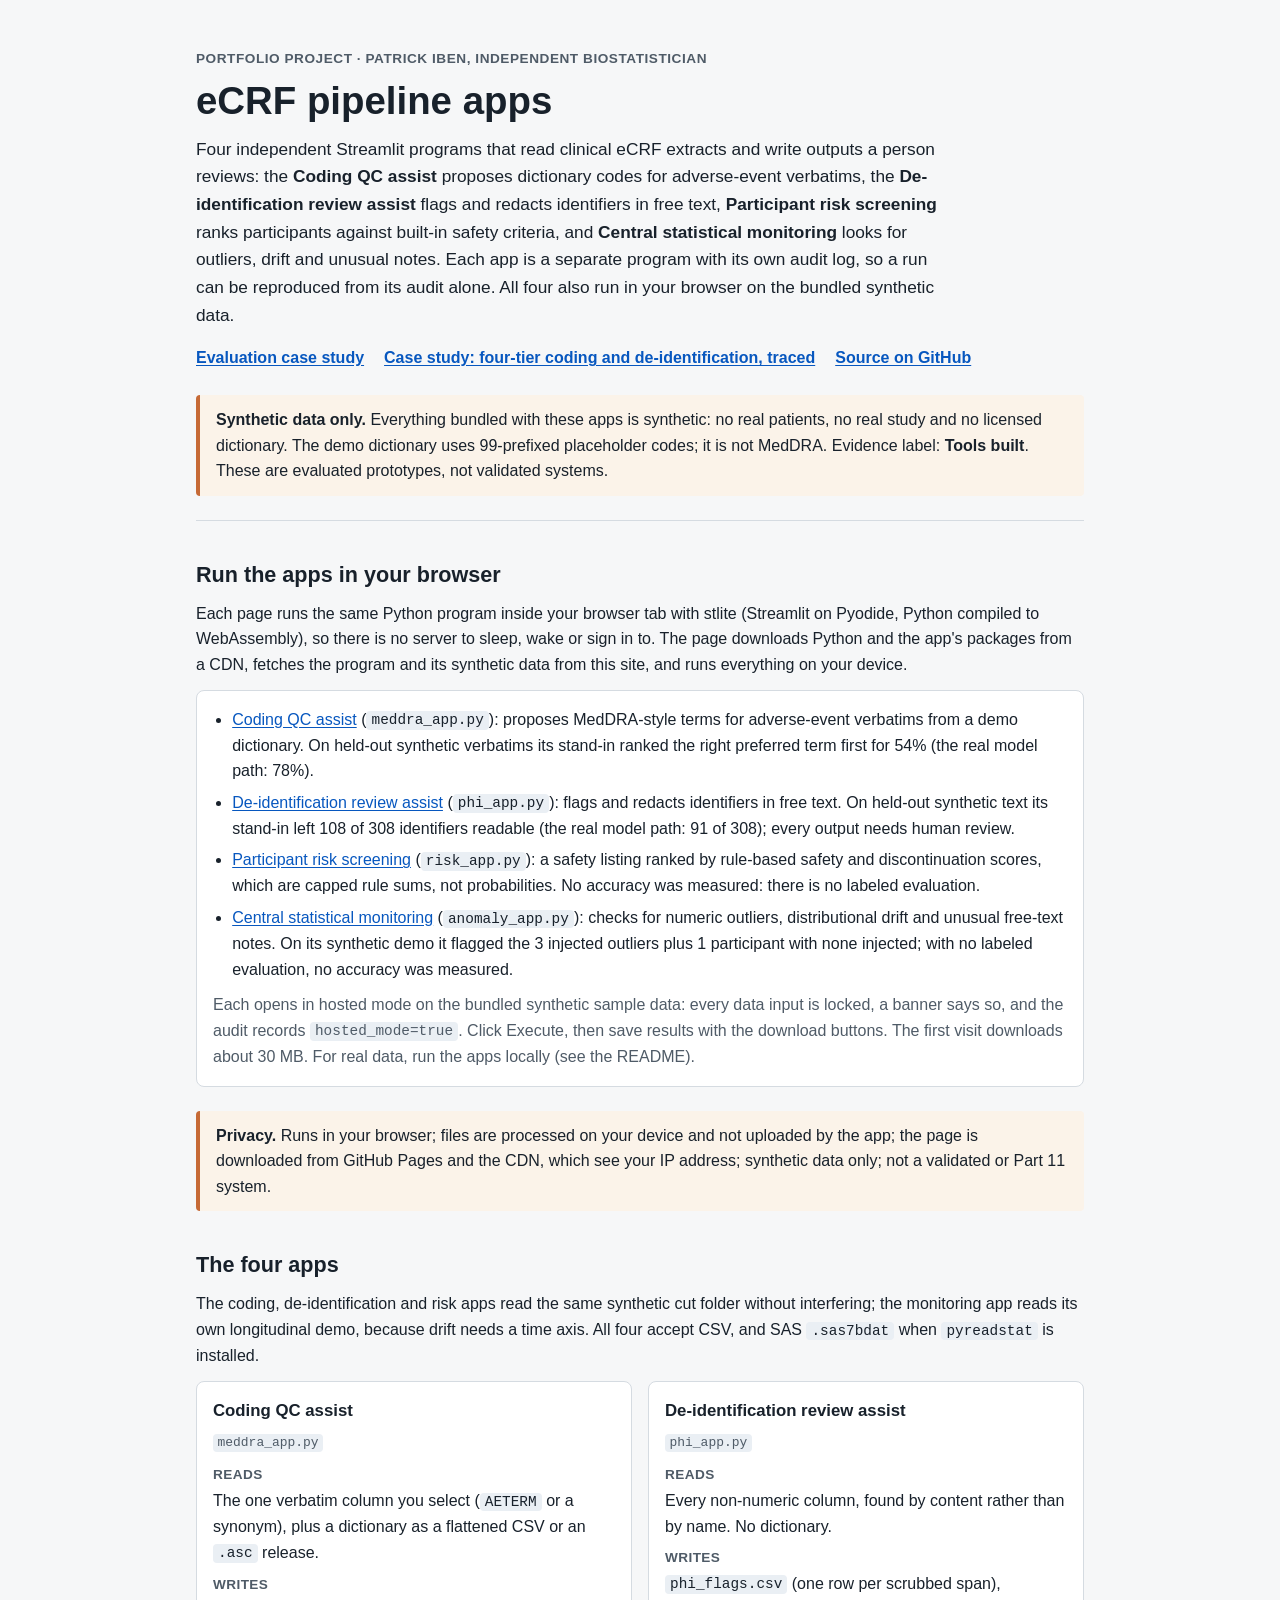
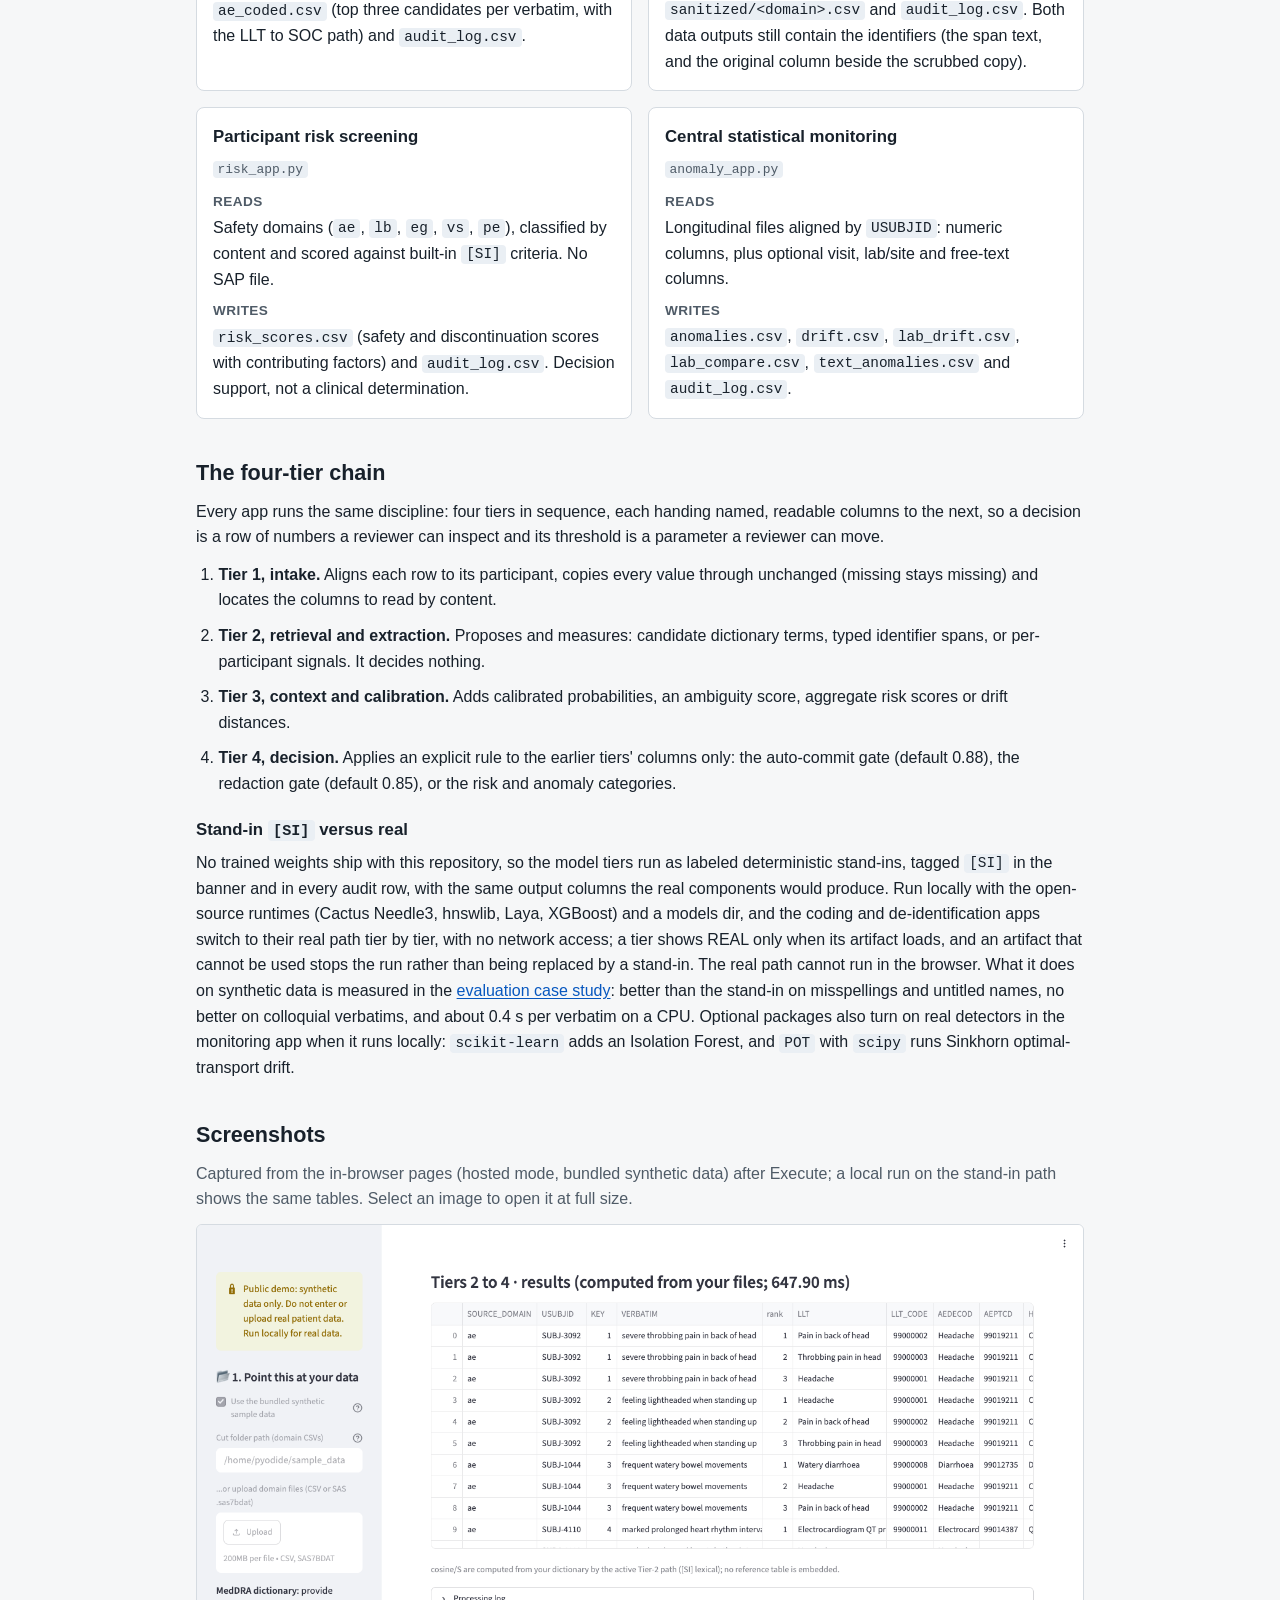
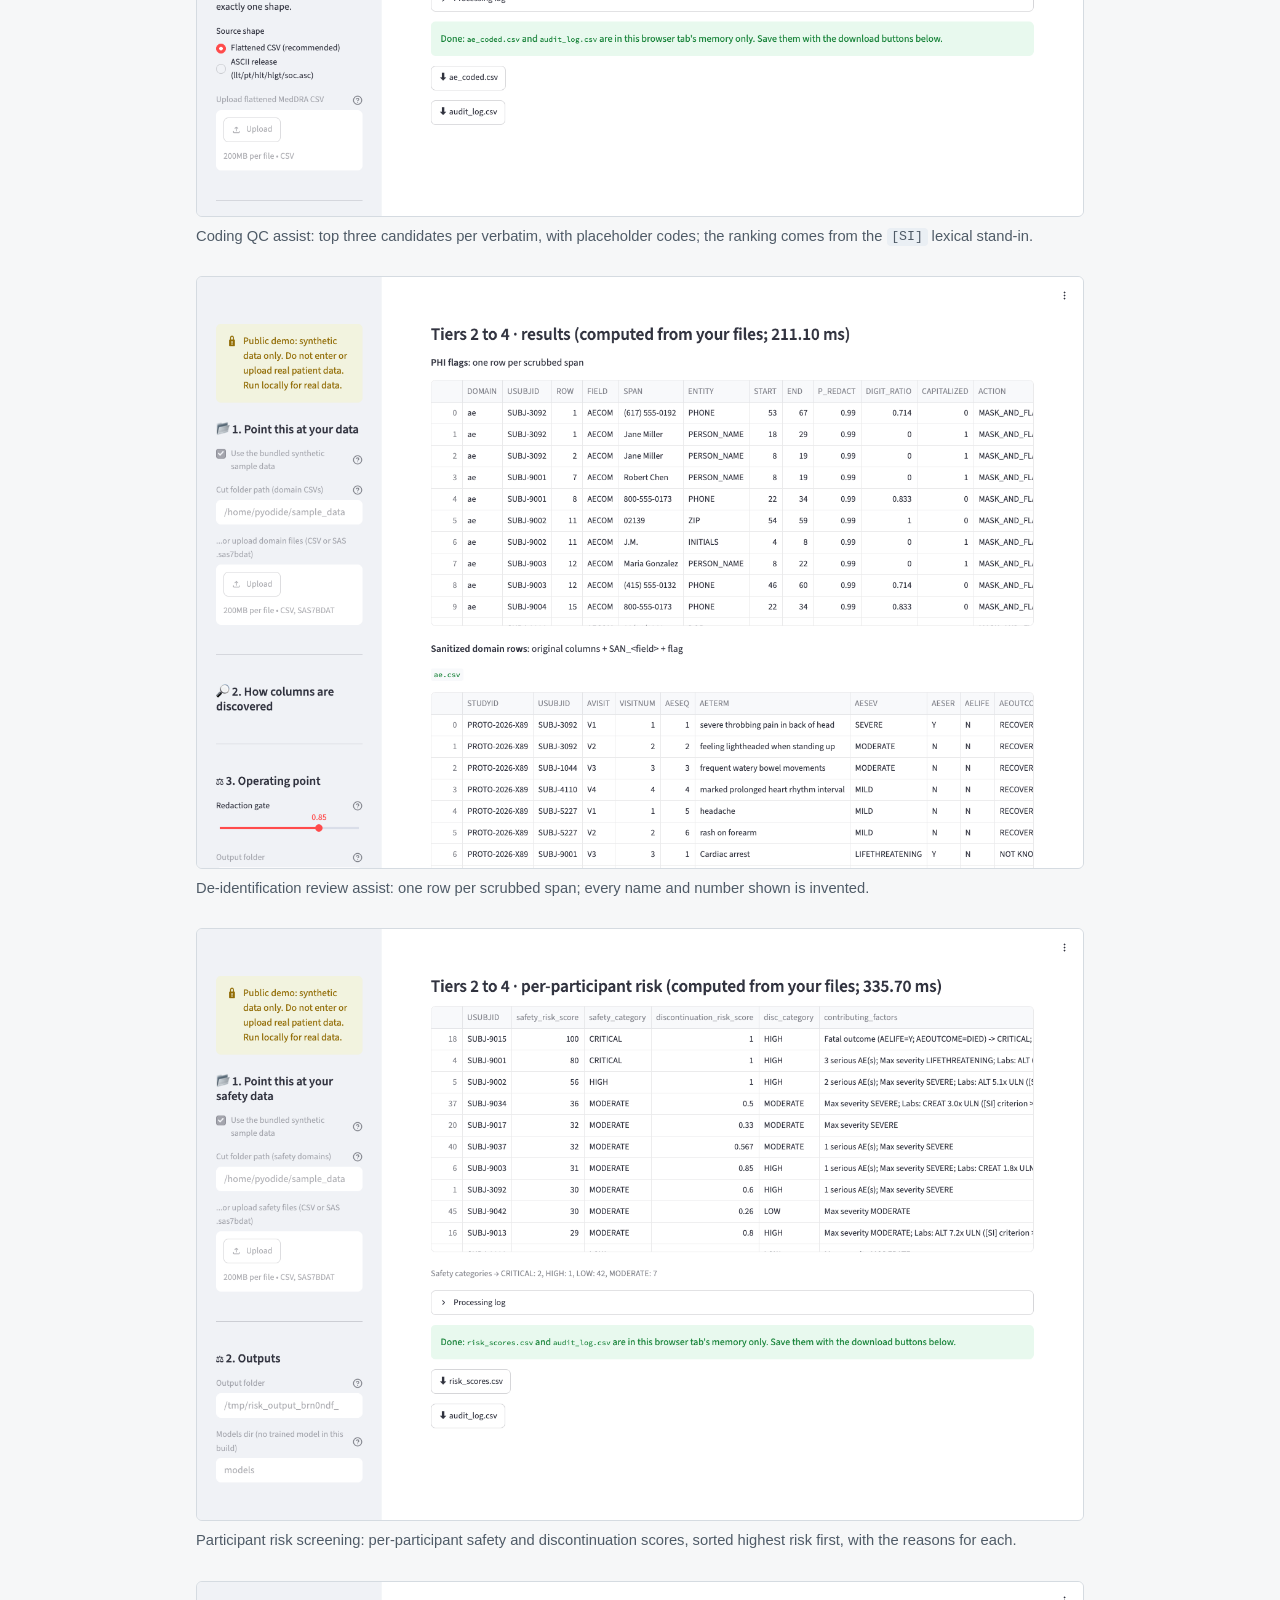
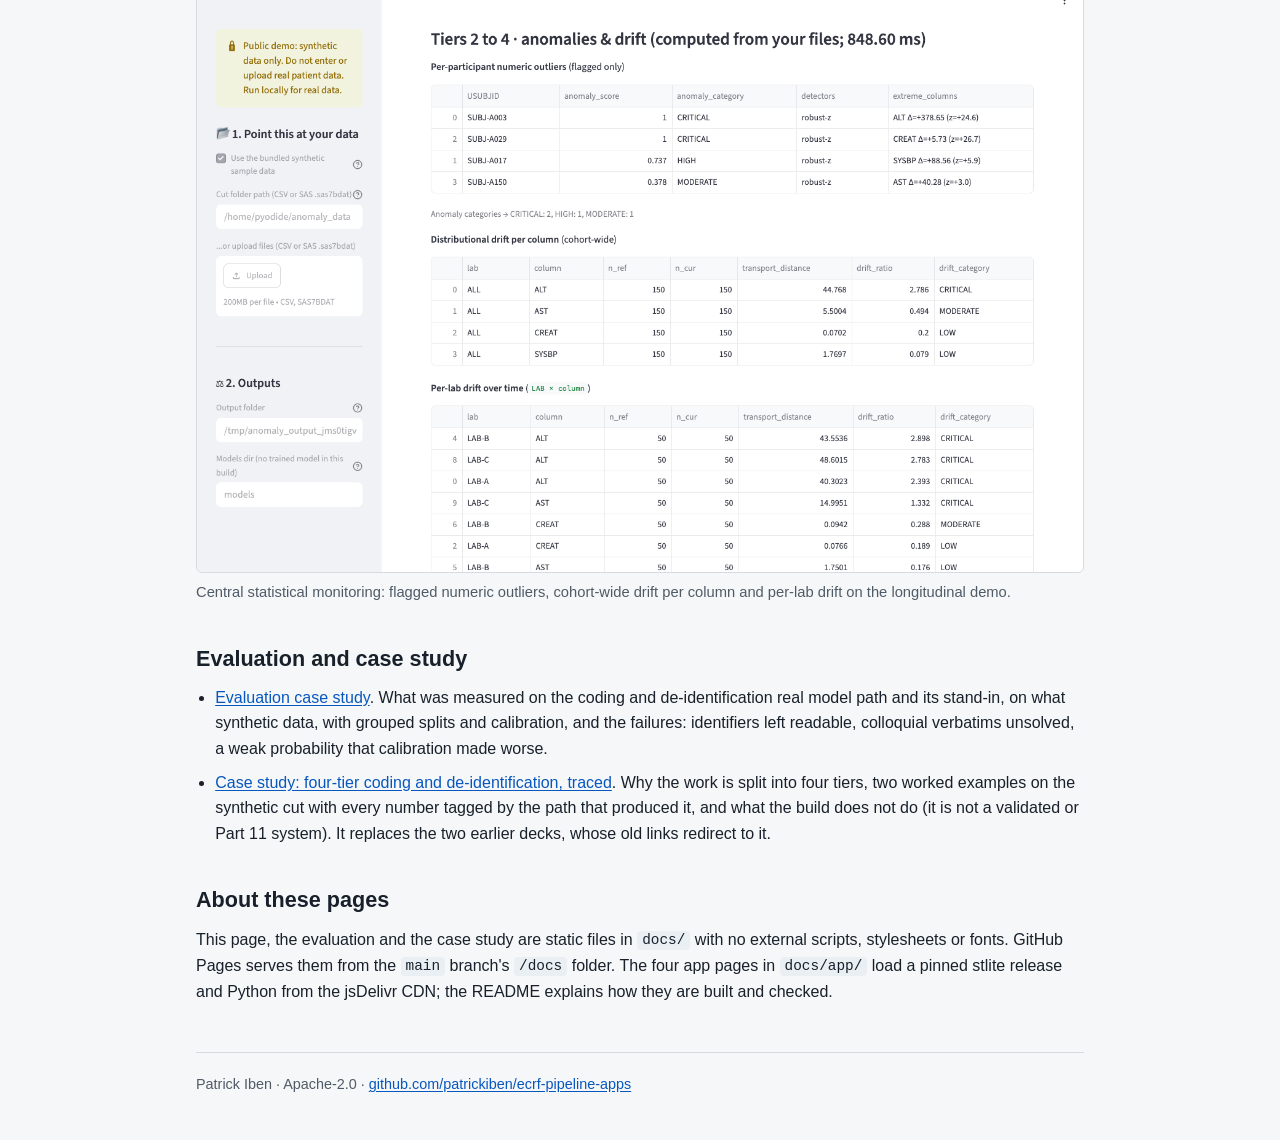
==== commit 9f00d185: "Docs: one case-study name, linked DOIs, published app names, reachable tables - The case study had t" ====
--- a/docs/index.html
+++ b/docs/index.html
@@ -82,7 +82,7 @@
     on the bundled synthetic data.</p>
   <ul class="links">
     <li><a href="evaluation.html">Evaluation case study</a></li>
-    <li><a href="case-study.html">Case study: the four-tier design, traced</a></li>
+    <li><a href="case-study.html">Case study: four-tier coding and de-identification, traced</a></li>
     <li><a href="https://github.com/patrickiben/ecrf-pipeline-apps">Source on GitHub</a></li>
   </ul>
   <div class="note" role="note">
@@ -217,7 +217,7 @@
     <li><a href="evaluation.html">Evaluation case study</a>. What was measured on the coding and de-identification real
       model path and its stand-in, on what synthetic data, with grouped splits and calibration, and the failures:
       identifiers left readable, colloquial verbatims unsolved, a weak probability that calibration made worse.</li>
-    <li><a href="case-study.html">Case study: the four-tier design, traced</a>. Why the work is split into four tiers, two
+    <li><a href="case-study.html">Case study: four-tier coding and de-identification, traced</a>. Why the work is split into four tiers, two
       worked examples on the synthetic cut with every number tagged by the path that produced it, and what the build
       does not do (it is not a validated or Part 11 system). It replaces the two earlier decks, whose old links redirect
       to it.</li>
